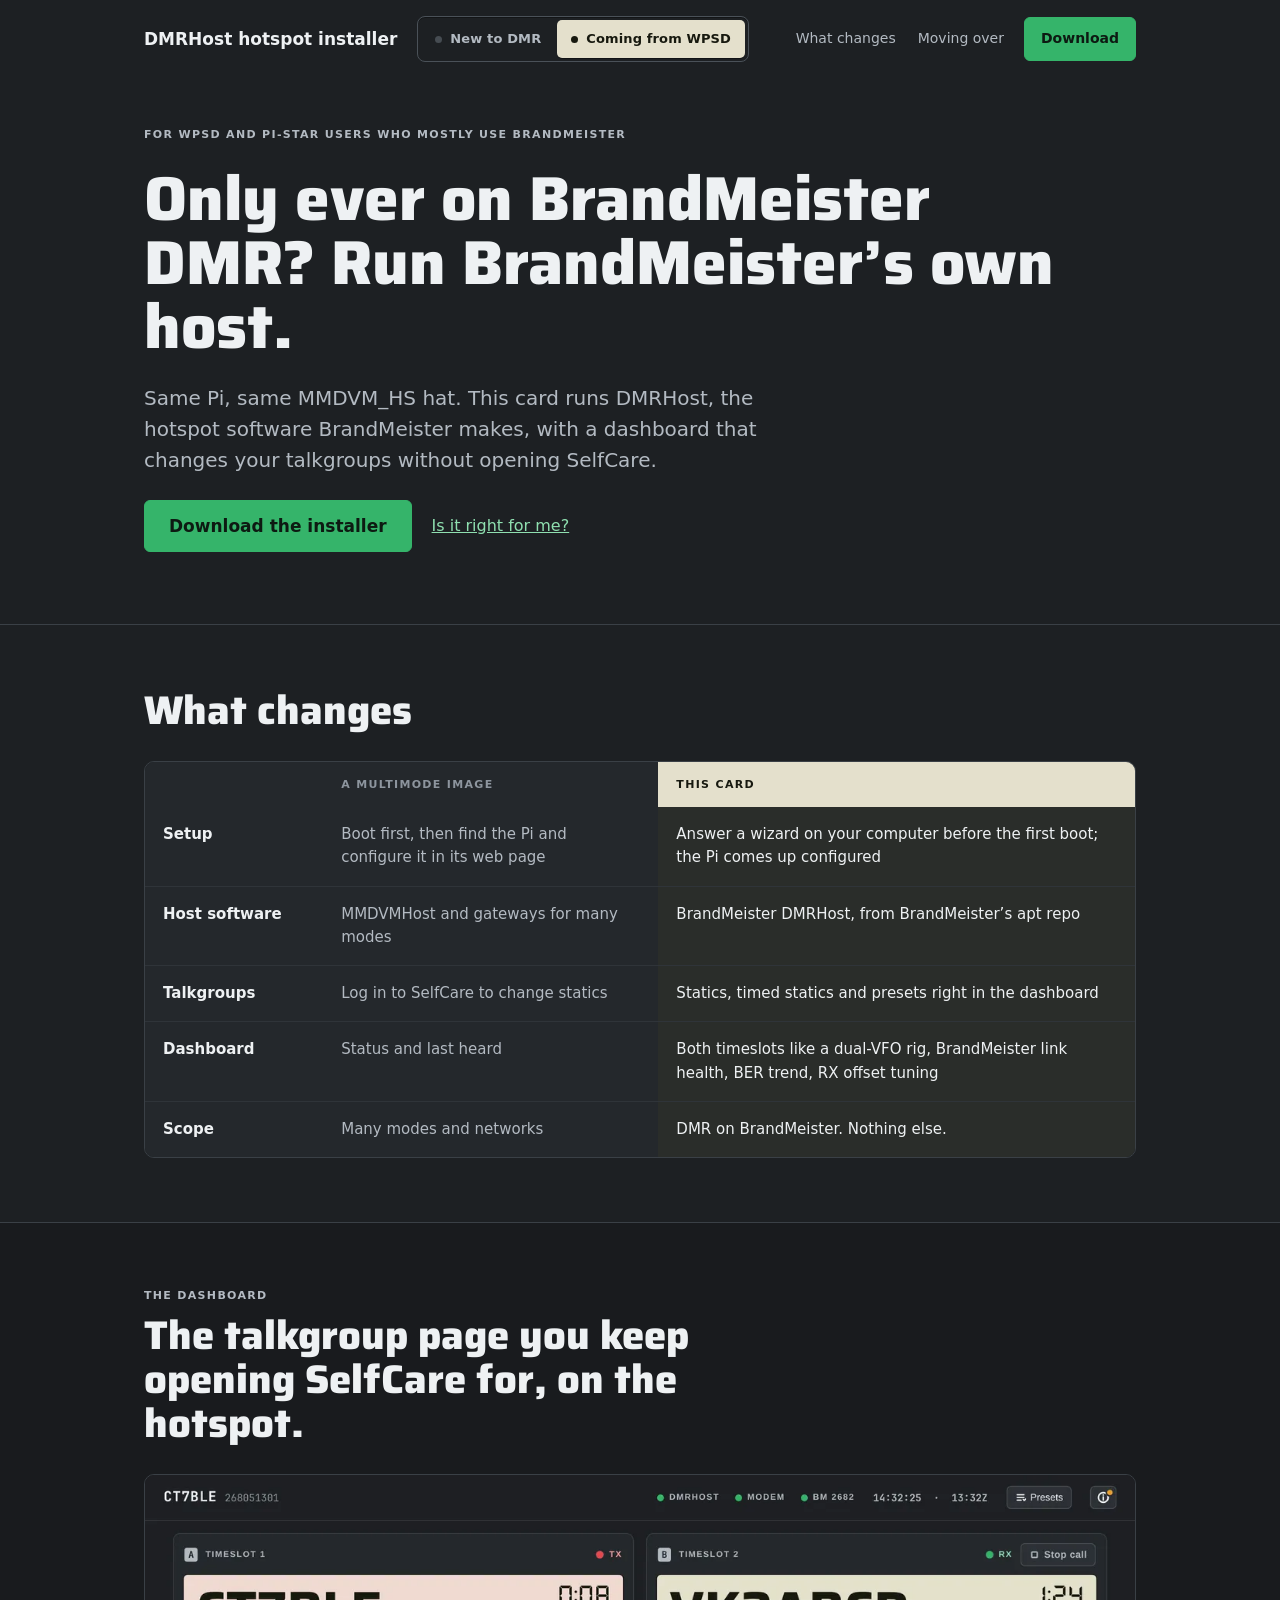
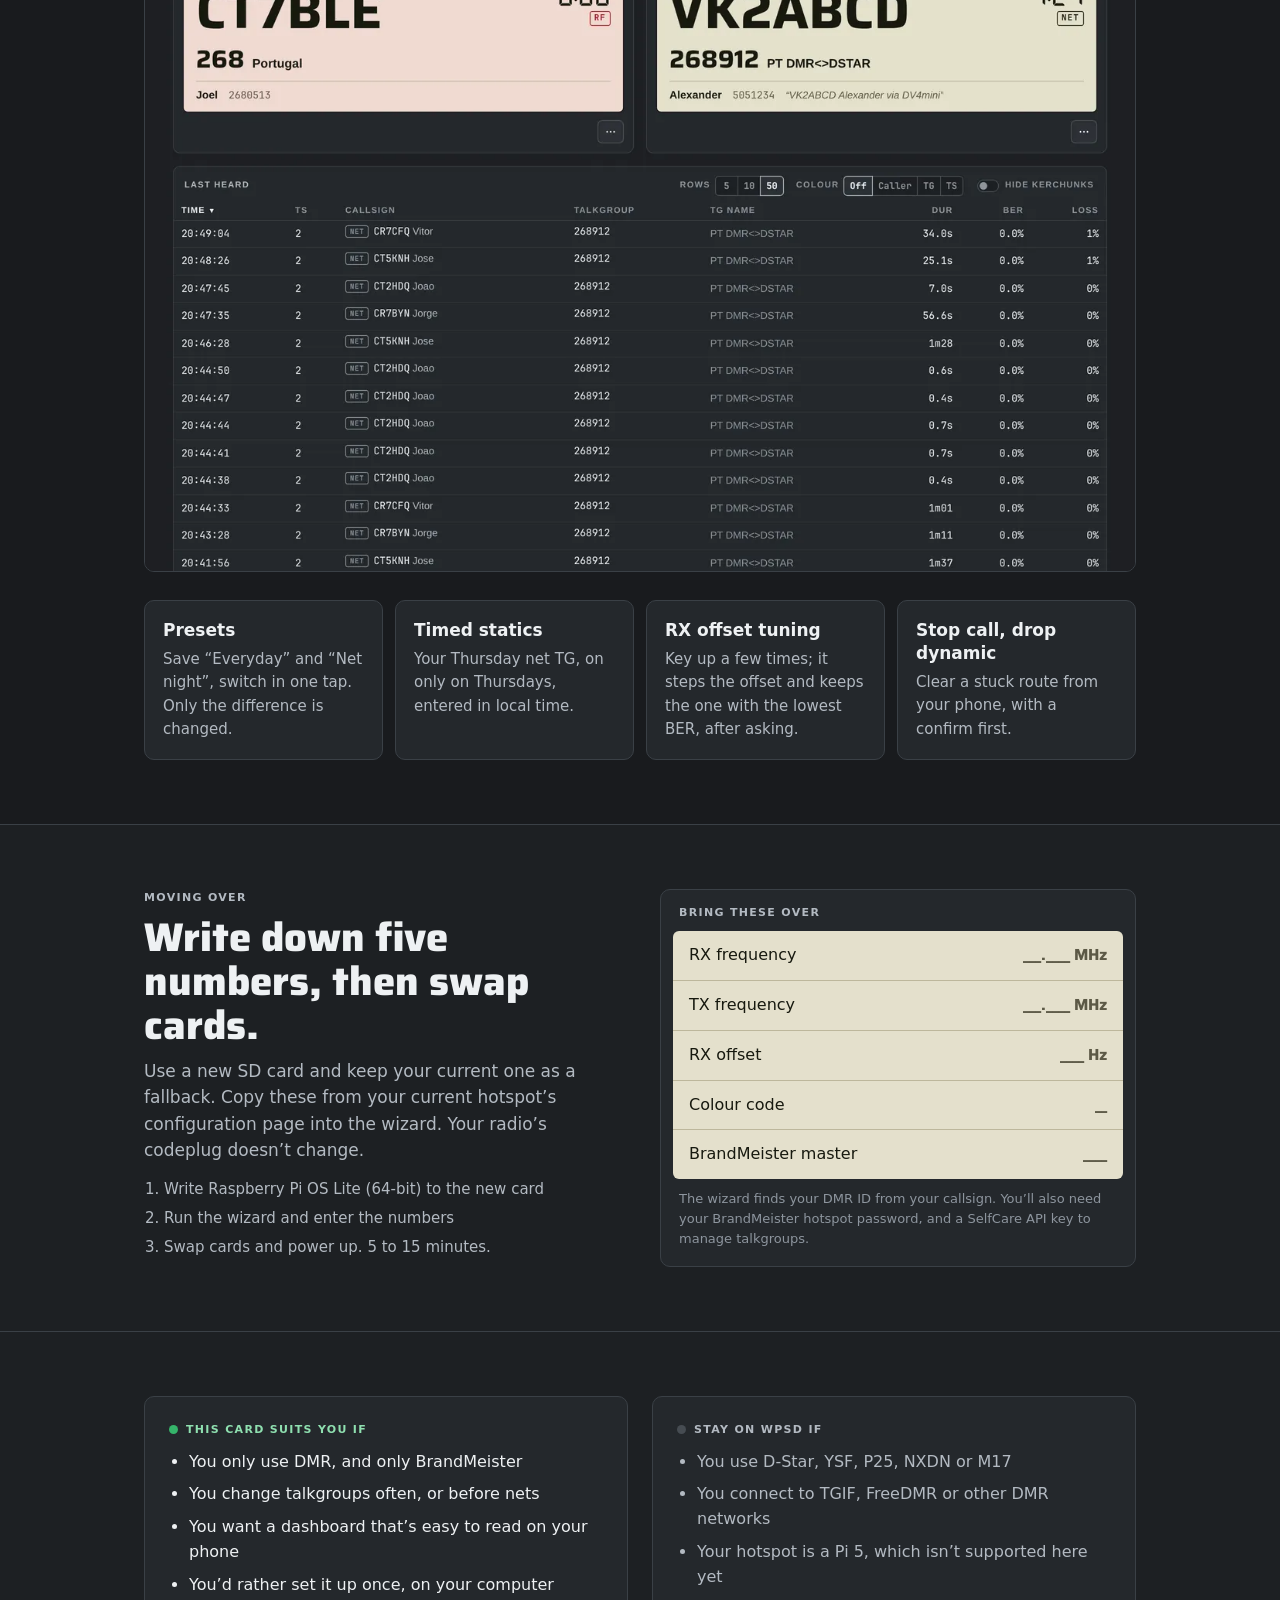
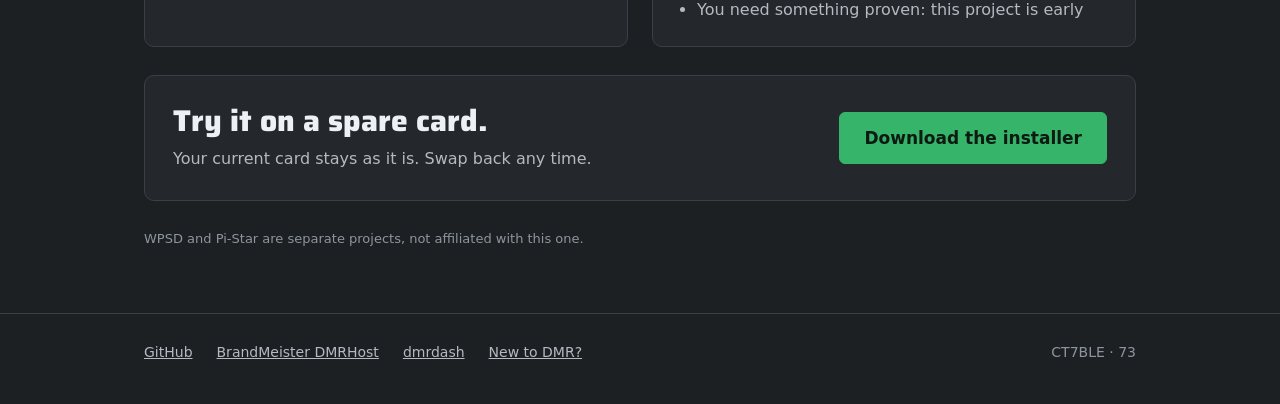
==== from-wpsd.html @ 829b4f01 "Landing page for dmrhost-installer index.html for hams new to DMR, from-wpsd.html for WPSD and Pi-St" ====
<!doctype html>
<html lang="en">
<head>
<meta charset="utf-8">
<meta name="viewport" content="width=device-width, initial-scale=1">
<title>Coming from WPSD or Pi-Star · DMRHost hotspot installer</title>
<meta name="description" content="Only use DMR on BrandMeister? Run BrandMeister's own DMRHost on your existing Pi and MMDVM_HS hat, with a dashboard that manages your talkgroups.">
<meta name="theme-color" content="#1d2023">
<link rel="icon" href="favicon.svg" type="image/svg+xml">
<link rel="preconnect" href="https://fonts.googleapis.com">
<link rel="preconnect" href="https://fonts.gstatic.com" crossorigin>
<link rel="stylesheet" href="https://fonts.googleapis.com/css2?family=Saira:wght@700;800&display=swap">
<link rel="stylesheet" href="styles.css">
</head>
<body>
<a class="skip" href="#main">Skip to content</a>

<header class="wrap nav">
  <a class="nav-brand" href="./">DMRHost hotspot installer</a>
  <nav class="audience" aria-label="Choose your path">
    <a href="./"><span class="audience-led" aria-hidden="true"></span>New to DMR</a>
    <a href="from-wpsd.html" aria-current="page"><span class="audience-led" aria-hidden="true"></span>Coming from WPSD</a>
  </nav>
  <nav class="nav-links" aria-label="Main">
    <a class="hide-sm" href="#diff">What changes</a>
    <a class="hide-sm" href="#move">Moving over</a>
    <a class="btn btn-go" href="./#download">Download</a>
  </nav>
</header>

<main id="main">

  <section class="wrap hero">
    <div class="hero-copy" style="flex-basis: 100%">
      <span class="label">For WPSD and Pi-Star users who mostly use BrandMeister</span>
      <h1 style="max-width: 15em">Only ever on BrandMeister DMR? Run BrandMeister’s own host.</h1>
      <p class="lede">Same Pi, same MMDVM_HS hat. This card runs DMRHost, the hotspot software BrandMeister makes, with a dashboard that changes your talkgroups without opening SelfCare.</p>
      <div class="actions">
        <a class="btn btn-go btn-lg" href="./#download">Download the installer</a>
        <a class="text-link" href="#fit">Is it right for me?</a>
      </div>
    </div>
  </section>

  <section class="section" id="diff">
    <div class="wrap">
      <h2>What changes</h2>
      <div class="table-box">
        <table class="compare">
          <thead>
            <tr>
              <td style="width: 18%"></td>
              <th scope="col">A MULTIMODE IMAGE</th>
              <th scope="col" class="ours">THIS CARD</th>
            </tr>
          </thead>
          <tbody>
            <tr><th scope="row">Setup</th><td>Boot first, then find the Pi and configure it in its web page</td><td class="ours">Answer a wizard on your computer before the first boot; the Pi comes up configured</td></tr>
            <tr><th scope="row">Host software</th><td>MMDVMHost and gateways for many modes</td><td class="ours">BrandMeister DMRHost, from BrandMeister’s apt repo</td></tr>
            <tr><th scope="row">Talkgroups</th><td>Log in to SelfCare to change statics</td><td class="ours">Statics, timed statics and presets right in the dashboard</td></tr>
            <tr><th scope="row">Dashboard</th><td>Status and last heard</td><td class="ours">Both timeslots like a dual-VFO rig, BrandMeister link health, BER trend, RX offset tuning</td></tr>
            <tr><th scope="row">Scope</th><td>Many modes and networks</td><td class="ours">DMR on BrandMeister. Nothing else.</td></tr>
          </tbody>
        </table>
      </div>
    </div>
  </section>

  <section class="section deep">
    <div class="wrap">
      <div class="head">
        <span class="label">The dashboard</span>
        <h2>The talkgroup page you keep opening SelfCare for, on the hotspot.</h2>
      </div>
      <img src="assets/dmrdash-desktop.webp" srcset="assets/dmrdash-desktop-1280.webp 1280w, assets/dmrdash-desktop.webp 2560w" sizes="(max-width: 1040px) 100vw, 992px" width="2560" height="1800" loading="lazy" style="border-radius: 10px; border: 1px solid var(--rule)" alt="dmrdash: timeslot 1 transmitting on TG 268, timeslot 2 receiving on TG 268912, last heard below.">
      <div class="grid" style="grid-template-columns: repeat(auto-fit, minmax(min(100%, 220px), 1fr))">
        <div class="card"><h3>Presets</h3><p>Save “Everyday” and “Net night”, switch in one tap. Only the difference is changed.</p></div>
        <div class="card"><h3>Timed statics</h3><p>Your Thursday net TG, on only on Thursdays, entered in local time.</p></div>
        <div class="card"><h3>RX offset tuning</h3><p>Key up a few times; it steps the offset and keeps the one with the lowest BER, after asking.</p></div>
        <div class="card"><h3>Stop call, drop dynamic</h3><p>Clear a stuck route from your phone, with a confirm first.</p></div>
      </div>
    </div>
  </section>

  <section class="section" id="move">
    <div class="wrap split" style="align-items: flex-start">
      <div class="head">
        <span class="label">Moving over</span>
        <h2>Write down five numbers, then swap cards.</h2>
        <p>Use a new SD card and keep your current one as a fallback. Copy these from your current hotspot’s configuration page into the wizard. Your radio’s codeplug doesn’t change.</p>
        <ol class="muted" style="margin: 4px 0 0; padding-left: 20px; display: flex; flex-direction: column; gap: 6px; font-size: 15px">
          <li>Write Raspberry Pi OS Lite (64-bit) to the new card</li>
          <li>Run the wizard and enter the numbers</li>
          <li>Swap cards and power up. 5 to 15 minutes.</li>
        </ol>
      </div>
      <figure class="module bring" style="margin:0">
        <figcaption class="label" style="padding: 2px 6px 10px">Bring these over</figcaption>
        <ul class="lcd">
          <li><span>RX frequency</span><span>___.____ MHz</span></li>
          <li><span>TX frequency</span><span>___.____ MHz</span></li>
          <li><span>RX offset</span><span>____ Hz</span></li>
          <li><span>Colour code</span><span>__</span></li>
          <li><span>BrandMeister master</span><span>____</span></li>
        </ul>
        <p class="fine" style="margin: 10px 6px 4px">The wizard finds your DMR ID from your callsign. You’ll also need your BrandMeister hotspot password, and a SelfCare API key to manage talkgroups.</p>
      </figure>
    </div>
  </section>

  <section class="section" id="fit">
    <div class="wrap">
      <div class="fit">
        <div class="module">
          <span class="label" style="display: inline-flex; align-items: center; gap: 8px; color: var(--rx-text)"><span class="led" aria-hidden="true"></span>This card suits you if</span>
          <ul>
            <li>You only use DMR, and only BrandMeister</li>
            <li>You change talkgroups often, or before nets</li>
            <li>You want a dashboard that’s easy to read on your phone</li>
            <li>You’d rather set it up once, on your computer</li>
          </ul>
        </div>
        <div class="module">
          <span class="label" style="display: inline-flex; align-items: center; gap: 8px"><span class="led led-off" aria-hidden="true"></span>Stay on WPSD if</span>
          <ul class="muted">
            <li>You use D-Star, YSF, P25, NXDN or M17</li>
            <li>You connect to TGIF, FreeDMR or other DMR networks</li>
            <li>Your hotspot is a Pi 5, which isn’t supported here yet</li>
            <li>You need something proven: this project is early</li>
          </ul>
        </div>
      </div>
      <div class="module callout">
        <div>
          <p class="display">Try it on a spare card.</p>
          <p class="muted">Your current card stays as it is. Swap back any time.</p>
        </div>
        <a class="btn btn-go btn-lg" href="./#download">Download the installer</a>
      </div>
      <p class="fine">WPSD and Pi-Star are separate projects, not affiliated with this one.</p>
    </div>
  </section>

</main>

<footer class="footer">
  <div class="wrap">
    <a href="https://github.com/jcalado/dmrhost-installer">GitHub</a>
    <a href="https://github.com/BrandMeister/DMRHost">BrandMeister DMRHost</a>
    <a href="https://github.com/jcalado/dmrdash">dmrdash</a>
    <a href="./">New to DMR?</a>
    <span class="end">CT7BLE · 73</span>
  </div>
</footer>
</body>
</html>
---- styles.css ----
/* Tokens follow dmrdash's DESIGN.md: graphite panel, positive LCD, LED colours for state only. */
:root {
  --panel: #1d2023;
  --panel-deep: #191b1e;
  --panel-2: #24282c;
  --panel-3: #2c3136;
  --rule: #3a4046;
  --rule-2: #4a5158;
  --row: #2f3439;
  --legend: #b3bac2;
  --legend-dim: #8d959e;
  --white: #eef1f3;
  --lcd: #e4e0cc;
  --lcd-2: #d8d3bb;
  --lcd-ink: #17190f;
  --lcd-ink-2: #3d3b2e;
  --lcd-dim: #5c5946;
  --lcd-rule: #bdb79c;
  --lcd-tx: #f0d9d2;
  --lcd-tx-ink: #a3191f;
  --tx: #e5484d;
  --rx: #35b46a;
  --off: #464c52;
  --tx-text: #ff9b9e;
  --rx-text: #8fe0b0;
  --go-ink: #0d1a12;

  --readout: Saira, ui-monospace, "SF Mono", monospace;
  --sans: system-ui, -apple-system, "Segoe UI", Roboto, sans-serif;
  --mono: ui-monospace, "SF Mono", "Cascadia Mono", "Roboto Mono", Menlo, Consolas, monospace;

  color-scheme: dark;
}

*, *::before, *::after { box-sizing: border-box; }

html { scroll-behavior: smooth; }
@media (prefers-reduced-motion: reduce) { html { scroll-behavior: auto; } }

body {
  margin: 0;
  background: var(--panel);
  color: var(--white);
  font-family: var(--sans);
  font-size: 16px;
  line-height: 1.55;
  -webkit-text-size-adjust: 100%;
}

a { color: var(--rx-text); }
a:hover { color: #b8f0cc; }
:focus-visible { outline: 2px solid var(--white); outline-offset: 2px; border-radius: 4px; }

img { max-width: 100%; height: auto; display: block; }
code { font-family: var(--mono); font-size: 0.92em; color: var(--white); overflow-wrap: anywhere; }
strong { color: var(--white); font-weight: 600; }

.skip { position: absolute; left: -9999px; top: 8px; background: var(--white); color: var(--panel); padding: 8px 12px; border-radius: 6px; z-index: 10; }
.skip:focus { left: 8px; }

.wrap { max-width: 1040px; margin: 0 auto; padding: 0 24px; }
@media (max-width: 480px) { .wrap { padding: 0 16px; } }

/* ---------- nav ---------- */
.nav { display: flex; flex-wrap: wrap; align-items: center; gap: 4px 20px; padding-top: 16px; padding-bottom: 16px; }
.nav-brand { color: var(--white); text-decoration: none; font-weight: 600; font-size: 17px; padding: 10px 0; }
.nav-links { display: flex; flex-wrap: wrap; align-items: center; gap: 0 18px; margin-left: auto; }
.nav-links a:not(.btn) { color: var(--legend); text-decoration: none; font-size: 14px; padding: 12px 2px; }
.nav-links a:not(.btn):hover { color: var(--white); }
@media (max-width: 1000px) { .nav-links a.hide-sm { display: none; } }

/* Audience switch: a two-position mode key. The lit position wears the LCD ground. */
.audience {
  display: inline-flex; gap: 2px; padding: 3px;
  background: var(--panel); border: 1px solid var(--rule-2); border-radius: 8px;
  box-shadow: inset 0 1px 0 rgba(0, 0, 0, 0.35);
}
.audience a {
  display: inline-flex; align-items: center; justify-content: center; gap: 8px;
  min-height: 38px; padding: 0 14px; border-radius: 5px;
  color: var(--legend); text-decoration: none; font-size: 13px; font-weight: 600; letter-spacing: 0.01em; white-space: nowrap;
  transition: background-color 0.15s, color 0.15s;
}
.audience a:hover { color: var(--white); background: var(--panel-3); }
.audience a[aria-current="page"] { background: var(--lcd); color: var(--lcd-ink); box-shadow: 0 1px 0 rgba(0, 0, 0, 0.4); }
.audience-led { width: 7px; height: 7px; border-radius: 50%; background: var(--off); flex-shrink: 0; }
.audience a:hover .audience-led { background: var(--legend-dim); }
.audience a[aria-current="page"] .audience-led { background: var(--lcd-ink); }
@media (prefers-reduced-motion: reduce) { .audience a { transition: none; } }
@media (max-width: 720px) {
  .audience { order: 3; flex: 1 1 100%; }
  .audience a { flex: 1 1 0; padding: 0 8px; }
}

/* ---------- type ---------- */
.label { font-size: 11px; font-weight: 600; letter-spacing: 0.12em; color: var(--legend); text-transform: uppercase; }
h1, h2, .display { font-family: var(--readout); font-weight: 800; margin: 0; }
h1 { font-size: clamp(40px, 6vw, 62px); line-height: 1.03; }
h2 { font-size: clamp(30px, 4vw, 40px); line-height: 1.1; }
h3 { margin: 0; font-size: 17px; font-weight: 600; line-height: 1.35; }
p { margin: 0; }
.lede { font-size: clamp(17px, 2vw, 20px); color: var(--legend); max-width: 34em; }
.muted { color: var(--legend); }
.fine { font-size: 13px; color: var(--legend-dim); }

/* ---------- sections ---------- */
.section { border-top: 1px solid var(--rule); }
.section > .wrap { padding-top: 64px; padding-bottom: 64px; display: flex; flex-direction: column; gap: 28px; }
.section.deep { background: var(--panel-deep); }
.head { display: flex; flex-direction: column; gap: 10px; max-width: 680px; }
.head p { color: var(--legend); font-size: 17px; }
@media (max-width: 480px) { .section > .wrap { padding-top: 48px; padding-bottom: 48px; } }

.split, .section > .wrap.split { display: flex; flex-direction: row; flex-wrap: wrap; gap: 40px; align-items: center; }
.split > * { flex: 1 1 380px; min-width: 0; }

.grid { display: grid; grid-template-columns: repeat(auto-fit, minmax(min(100%, 290px), 1fr)); gap: 12px; }

/* ---------- buttons ---------- */
.btn {
  display: inline-flex; align-items: center; gap: 10px;
  min-height: 44px; padding: 0 16px; border-radius: 6px;
  font-weight: 600; font-size: 14px; text-decoration: none;
  background: var(--panel-3); color: var(--white); border: 1px solid var(--rule-2);
}
.btn:hover { color: var(--white); background: #343a40; }
.btn-go { background: var(--rx); color: var(--go-ink); border-color: var(--rx); }
.btn-go:hover { background: #3fc477; color: var(--go-ink); }
.btn-lg { min-height: 52px; padding: 0 24px; font-size: 17px; }
.actions { display: flex; flex-wrap: wrap; gap: 8px 16px; align-items: center; }
.text-link { font-size: 16px; padding: 12px 4px; }

/* ---------- panels ---------- */
.module { background: var(--panel-2); border: 1px solid var(--rule); border-radius: 10px; }
.card { background: var(--panel-2); border: 1px solid var(--rule); border-radius: 10px; padding: 18px; display: flex; flex-direction: column; gap: 6px; }
.card p { color: var(--legend); font-size: 15px; }
.lcd { background: var(--lcd); color: var(--lcd-ink); border-radius: 6px; }

.led { display: inline-block; width: 9px; height: 9px; border-radius: 50%; background: var(--rx); flex-shrink: 0; }
.led-tx { background: var(--tx); }
.led-off { background: var(--off); }

/* ---------- hero ---------- */
.hero { display: flex; flex-wrap: wrap; gap: 48px; align-items: center; padding-top: 48px; padding-bottom: 72px; }
.hero-copy { flex: 1 1 440px; min-width: 0; display: flex; flex-direction: column; gap: 24px; }
.hero-vfo { flex: 1 1 380px; min-width: 0; }
.tag { align-self: flex-start; background: var(--lcd); color: var(--lcd-ink); border-radius: 3px; padding: 4px 8px; font-size: 11px; font-weight: 700; letter-spacing: 0.12em; }
.ticks { display: flex; flex-wrap: wrap; gap: 8px 24px; color: var(--legend); font-size: 14px; list-style: none; margin: 0; padding: 0; }
.ticks li { display: inline-flex; align-items: center; gap: 8px; }

/* VFO readout, as dmrdash draws a slot */
.vfo { padding: 12px; display: flex; flex-direction: column; gap: 12px; }
.vfo-head { display: flex; align-items: center; gap: 10px; padding: 2px 4px; }
.slot-tag { background: var(--legend); color: var(--panel); font-size: 11px; font-weight: 700; padding: 3px 6px; border-radius: 3px; }
.vfo-state { margin-left: auto; display: inline-flex; align-items: center; gap: 7px; font-size: 11px; font-weight: 700; letter-spacing: 0.12em; color: var(--tx-text); }
.vfo-lcd { background: var(--lcd-tx); color: var(--lcd-ink); border-radius: 6px; padding: 16px 18px 14px; display: flex; flex-direction: column; gap: 10px; }
.vfo-top { display: flex; justify-content: space-between; align-items: flex-start; gap: 12px; }
.vfo-call { font-family: var(--readout); font-weight: 800; font-size: clamp(44px, 7vw, 64px); line-height: 0.95; }
.vfo-timer { display: flex; flex-direction: column; align-items: flex-end; gap: 6px; font-family: var(--mono); font-weight: 700; font-size: 26px; line-height: 1; }
.src { border: 1.5px solid var(--lcd-tx-ink); color: var(--lcd-tx-ink); font-family: var(--mono); font-size: 11px; font-weight: 700; padding: 2px 5px; border-radius: 3px; }
.vfo-tg { display: flex; align-items: baseline; gap: 10px; }
.vfo-tg b { font-family: var(--readout); font-weight: 800; font-size: 32px; line-height: 1; }
.vfo-tg span { font-weight: 600; }
.vfo-meta { border-top: 1px solid var(--lcd-rule); padding-top: 8px; font-size: 14px; color: var(--lcd-dim); }

/* ---------- what's a hotspot ---------- */
.flow { display: flex; flex-wrap: wrap; align-items: stretch; gap: 8px; list-style: none; margin: 0; padding: 0; }
.flow li { flex: 1 1 170px; padding: 16px; border-radius: 10px; display: flex; flex-direction: column; gap: 4px; background: var(--panel-2); border: 1px solid var(--rule); }
.flow li.lcd { background: var(--lcd); border-color: var(--lcd); }
.flow li b { font-family: var(--readout); font-weight: 800; font-size: 22px; line-height: 1.2; }
.flow li span { font-size: 14px; color: var(--legend); }
.flow li.lcd span { color: var(--lcd-ink-2); }
.flow .hop { flex: 0 0 auto; background: none; border: 0; padding: 0 4px; justify-content: center; align-items: center; gap: 0; color: var(--legend-dim); font-size: 11px; font-weight: 600; letter-spacing: 0.12em; }
.flow .hop::after { content: "→"; font-size: 22px; line-height: 1; }
@media (max-width: 760px) {
  .flow { flex-direction: column; }
  .flow li { flex: 0 0 auto; }
  .flow .hop { flex-direction: row; gap: 8px; padding: 2px 16px; justify-content: flex-start; }
  .flow .hop::after { content: "↓"; font-size: 18px; }
}

/* ---------- steps ---------- */
.steps { list-style: none; margin: 0; padding: 0; display: flex; flex-direction: column; gap: 12px; }
.step { display: flex; flex-wrap: wrap; gap: 12px 24px; padding: 20px; }
.step-n { flex: 0 0 48px; font-family: var(--readout); font-weight: 800; font-size: 44px; line-height: 1; color: var(--lcd); }
.step-body { flex: 1 1 360px; min-width: 0; display: flex; flex-direction: column; gap: 6px; }
.step-body p { color: var(--legend); font-size: 15px; }
.step-body .log { margin-top: 8px; }

.log { list-style: none; margin: 0; padding: 6px 0; background: var(--panel); border: 1px solid var(--rule); border-radius: 8px; font-family: var(--mono); font-size: 13px; line-height: 1.4; }
.log li { display: flex; gap: 14px; padding: 7px 14px; }
.log li + li { border-top: 1px solid var(--row); }
.log .ok { color: var(--rx-text); flex-shrink: 0; min-width: 2ch; }
.log .air { background: #1f2a23; }

/* ---------- radio channel card ---------- */
.channel { padding: 12px; }
.channel .lcd { padding: 16px 18px; display: grid; grid-template-columns: repeat(2, minmax(0, 1fr)); gap: 16px 20px; margin: 0; }
.channel dt { font-size: 11px; font-weight: 700; letter-spacing: 0.12em; color: var(--lcd-dim); }
.channel dd { margin: 2px 0 0; font-family: var(--readout); font-weight: 800; font-size: clamp(24px, 4vw, 32px); line-height: 1; }
.channel .fine { margin: 10px 6px 4px; }

/* ---------- glossary ---------- */
.glossary { margin: 0; display: grid; grid-template-columns: repeat(auto-fit, minmax(min(100%, 300px), 1fr)); gap: 0 40px; }
.glossary div { border-top: 1px solid var(--rule); padding: 16px 0; }
.glossary dt { font-family: var(--readout); font-weight: 700; font-size: 20px; }
.glossary dd { margin: 4px 0 0; color: var(--legend); font-size: 15px; }

/* ---------- dashboard tour ---------- */
.tour { position: relative; }
.tour img { width: 100%; border-radius: 10px; border: 1px solid var(--rule); }
.pin, .pin-key {
  display: flex; align-items: center; justify-content: center;
  border-radius: 50%; background: var(--white); color: var(--panel); font-weight: 800;
}
.pin { position: absolute; width: 30px; height: 30px; font-size: 15px; box-shadow: 0 0 0 4px var(--panel); transform: translate(-50%, -50%); }
@media (max-width: 600px) { .pin { width: 22px; height: 22px; font-size: 12px; box-shadow: 0 0 0 3px var(--panel); } }
.pin-key { flex: 0 0 26px; height: 26px; font-size: 13px; }
.tour-key { margin: 0; padding: 0; list-style: none; display: grid; grid-template-columns: repeat(auto-fit, minmax(min(100%, 280px), 1fr)); gap: 16px 32px; }
.tour-key li { display: flex; gap: 12px; }
.tour-key span.muted { display: inline; }
.tour-more { display: flex; flex-wrap: wrap; gap: 40px; align-items: center; }
.tour-more img { flex: 0 1 260px; width: 260px; min-width: 0; border-radius: 16px; border: 1px solid var(--rule); }
.tour-more ul { flex: 1 1 360px; margin: 0; padding-left: 20px; color: var(--legend); display: flex; flex-direction: column; gap: 8px; }

/* ---------- WPSD block ---------- */
.callout { padding: 28px; display: flex; flex-wrap: wrap; gap: 24px; align-items: center; }
.callout > div { flex: 1 1 380px; min-width: 0; display: flex; flex-direction: column; gap: 8px; }
.callout .display { font-size: clamp(24px, 3vw, 30px); line-height: 1.15; }

/* ---------- download ---------- */
.downloads { display: grid; grid-template-columns: repeat(auto-fit, minmax(min(100%, 280px), 1fr)); gap: 12px; }
.dl { display: flex; flex-direction: column; gap: 10px; padding: 18px; }
.dl a.btn { align-self: flex-start; }
.dl p { color: var(--legend); font-size: 14px; }
.dl pre { margin: 0; padding: 10px 12px; background: var(--panel); border: 1px solid var(--rule); border-radius: 6px; overflow-x: auto; font-size: 12.5px; }
.dl.is-yours { border-color: var(--rx); }
.dl .yours { display: none; color: var(--rx-text); }
.dl.is-yours .yours { display: inline-flex; align-items: center; gap: 7px; }

/* ---------- FAQ ---------- */
.faq details { border-top: 1px solid var(--rule); }
.faq details:last-child { border-bottom: 1px solid var(--rule); }
.faq summary { font-size: 18px; font-weight: 600; cursor: pointer; padding: 16px 0; list-style-position: outside; }
.faq details p { color: var(--legend); font-size: 15px; padding: 0 0 18px; max-width: 46em; }
.faq .group { margin-top: 12px; }

/* ---------- compare table (from-wpsd) ---------- */
.table-box { overflow-x: auto; border: 1px solid var(--rule); border-radius: 10px; }
.compare { width: 100%; min-width: 640px; border-collapse: collapse; font-size: 15px; background: var(--panel-2); }
.compare th, .compare td { text-align: left; padding: 16px 18px; border-bottom: 1px solid var(--row); vertical-align: top; }
.compare tr:last-child th, .compare tr:last-child td { border-bottom: 0; }
.compare thead th { font-size: 11px; letter-spacing: 0.12em; font-weight: 600; color: var(--legend-dim); border-bottom-color: var(--rule); padding-top: 14px; padding-bottom: 14px; }
.compare thead th.ours { background: var(--lcd); color: var(--lcd-ink); }
.compare td { color: var(--legend); }
.compare td.ours { color: var(--white); background: #2a2d2a; }

.bring { padding: 12px; }
.bring ul { list-style: none; margin: 0; padding: 0; }
.bring li { display: flex; justify-content: space-between; gap: 12px; padding: 12px 16px; }
.bring li + li { border-top: 1px solid var(--lcd-rule); }
.bring li span:last-child { font-family: var(--readout); font-weight: 700; color: var(--lcd-dim); }

.fit { display: flex; flex-wrap: wrap; gap: 24px; }
.fit > div { flex: 1 1 400px; min-width: 0; padding: 24px; display: flex; flex-direction: column; gap: 12px; }
.fit ul { margin: 0; padding-left: 20px; display: flex; flex-direction: column; gap: 8px; }

/* ---------- footer ---------- */
.footer { border-top: 1px solid var(--rule); }
.footer .wrap { padding-top: 28px; padding-bottom: 40px; display: flex; flex-wrap: wrap; gap: 12px 24px; font-size: 14px; color: var(--legend-dim); }
.footer a { color: var(--legend); }
.footer .end { margin-left: auto; }
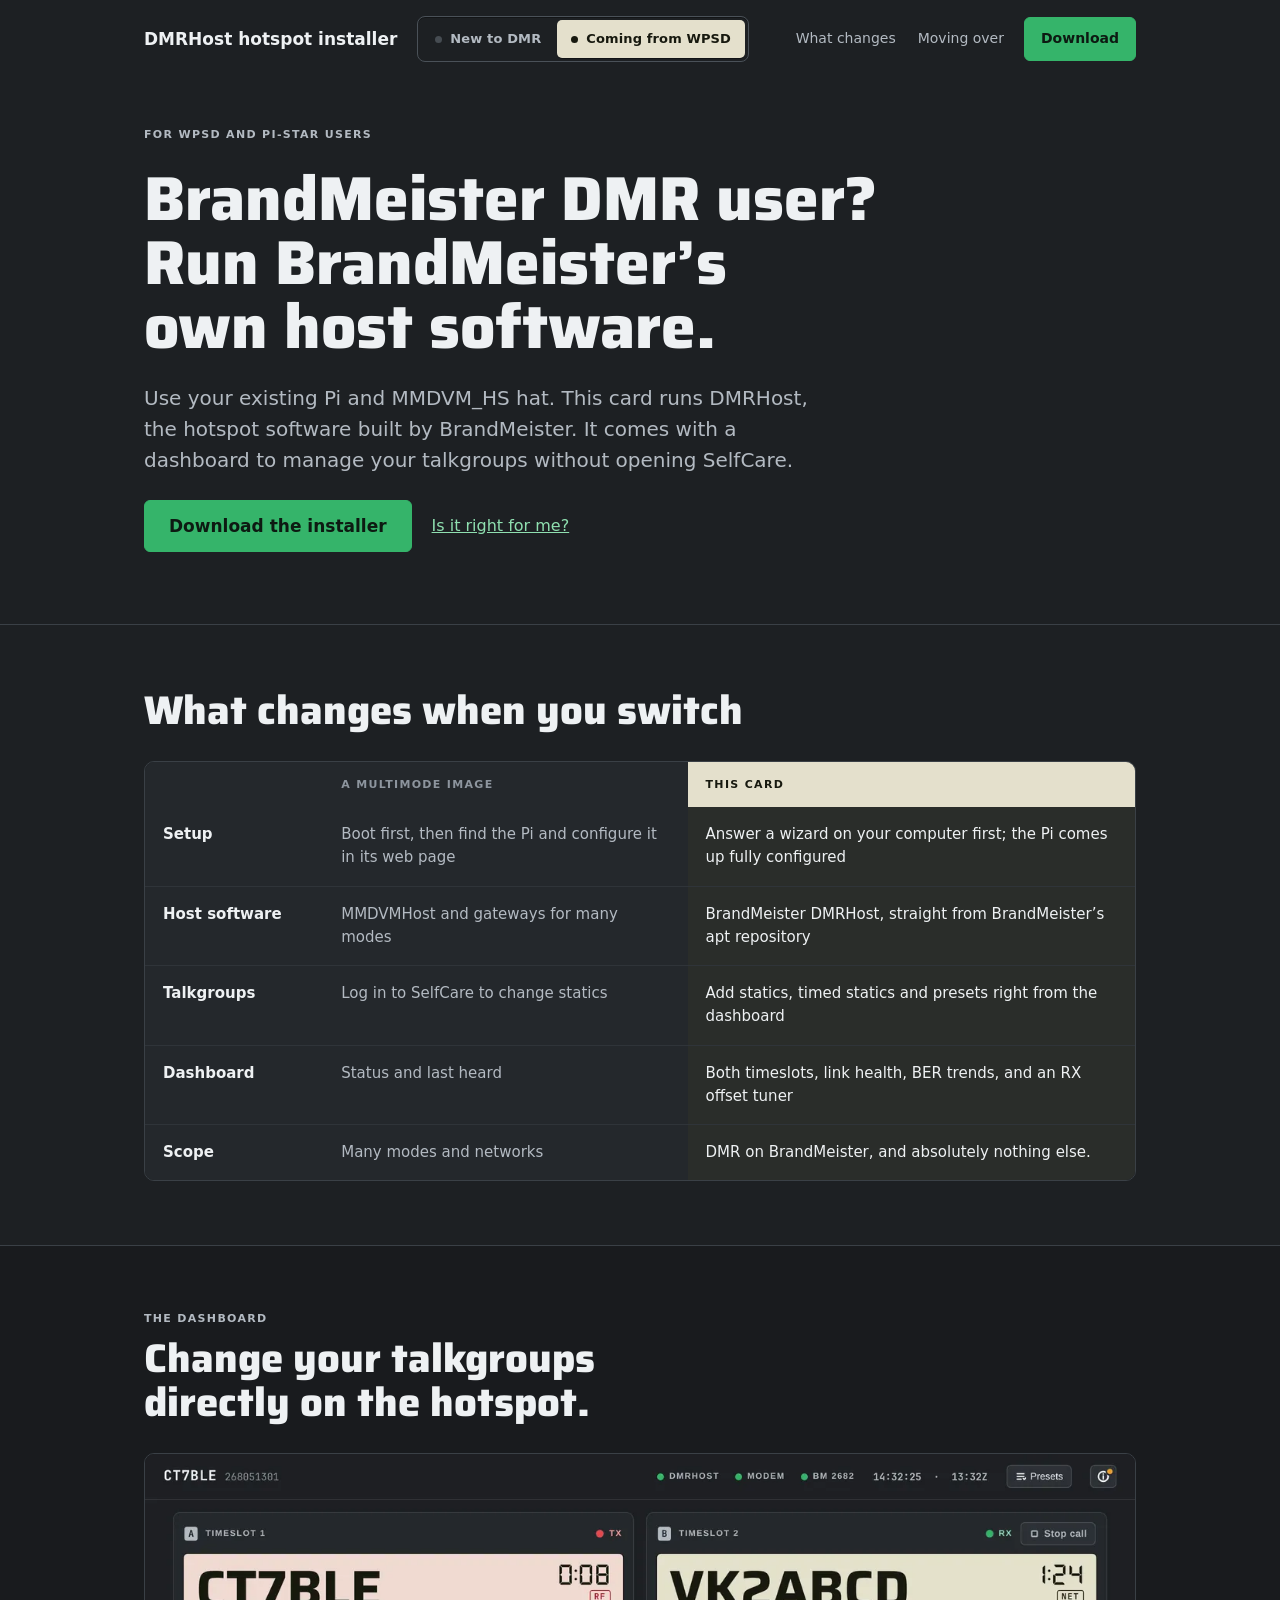
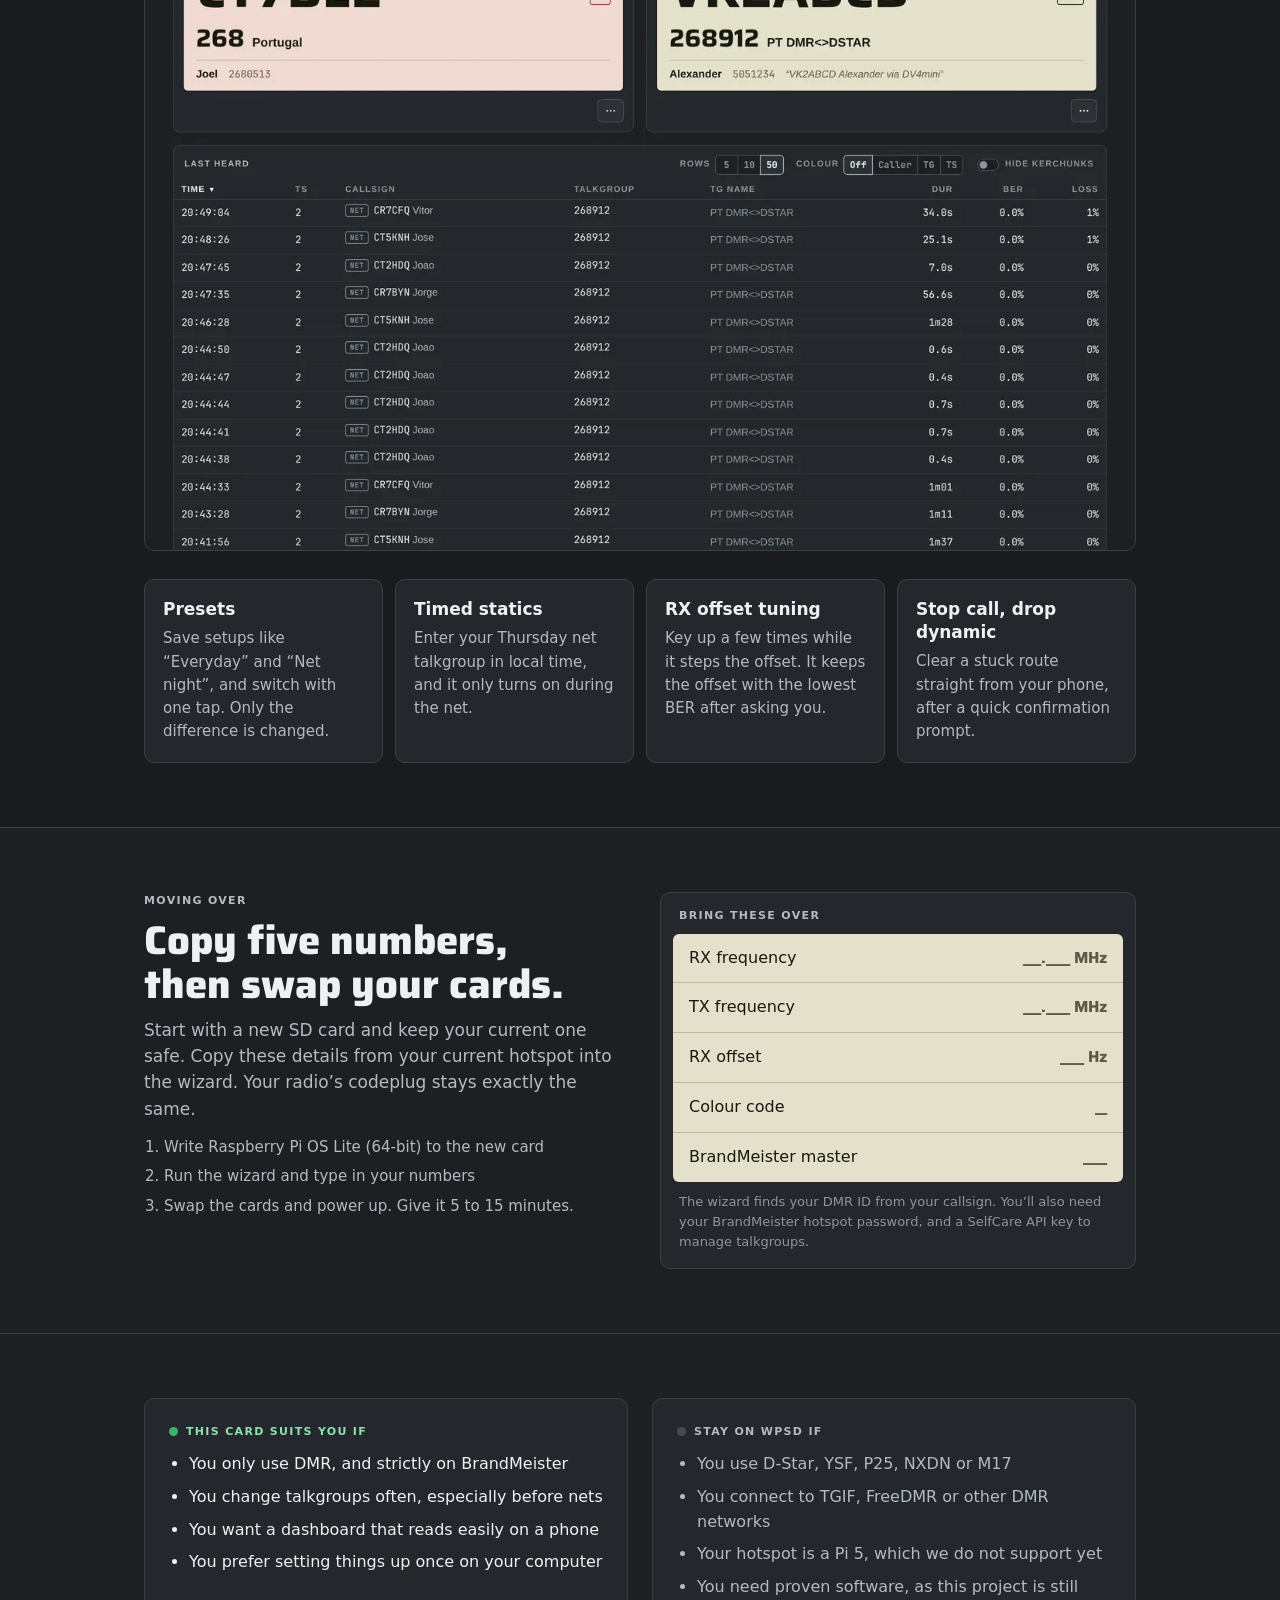
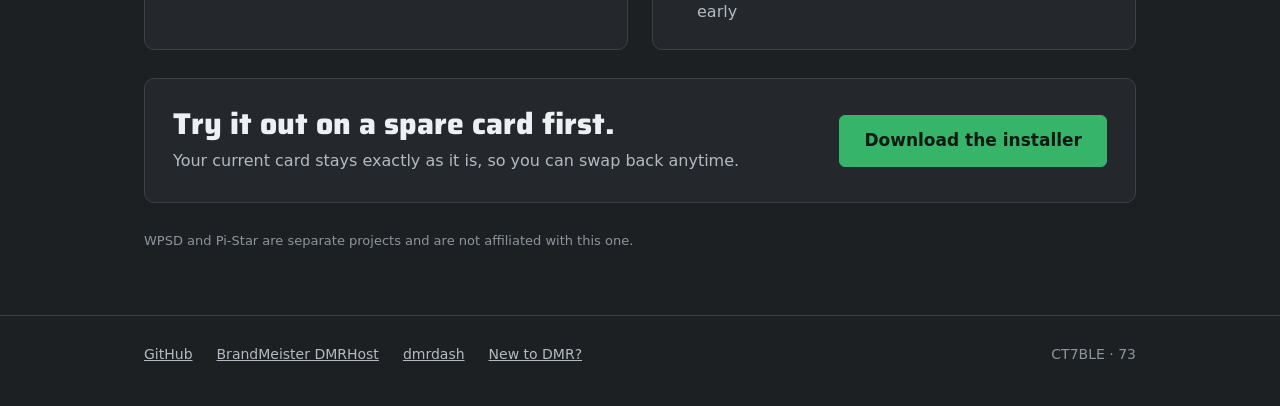
==== commit 3db6e895: "Rework site copy Search-led titles and descriptions, plainer wording for newcomers, and the SelfCare" ====
--- a/from-wpsd.html
+++ b/from-wpsd.html
@@ -3,9 +3,31 @@
 <head>
 <meta charset="utf-8">
 <meta name="viewport" content="width=device-width, initial-scale=1">
-<title>Coming from WPSD or Pi-Star · DMRHost hotspot installer</title>
-<meta name="description" content="Only use DMR on BrandMeister? Run BrandMeister's own DMRHost on your existing Pi and MMDVM_HS hat, with a dashboard that manages your talkgroups.">
+<title>Pi-Star alternative for BrandMeister DMR · DMRHost installer</title>
+<meta name="description" content="Only use DMR on BrandMeister? Run BrandMeister's DMRHost on your Pi with a handy dashboard for talkgroups. See when to switch from WPSD and when to stay.">
+<link rel="canonical" href="https://jcalado.com/dmrhost-installer/from-wpsd.html">
 <meta name="theme-color" content="#1d2023">
+<meta property="og:type" content="website">
+<meta property="og:site_name" content="DMRHost hotspot installer">
+<meta property="og:title" content="Pi-Star alternative for BrandMeister DMR · DMRHost installer">
+<meta property="og:description" content="Only use DMR on BrandMeister? Run BrandMeister's DMRHost on your Pi with a handy dashboard for talkgroups. See when to switch from WPSD and when to stay.">
+<meta property="og:url" content="https://jcalado.com/dmrhost-installer/from-wpsd.html">
+<meta property="og:image" content="https://jcalado.com/dmrhost-installer/og-image.png">
+<meta property="og:image:width" content="1200">
+<meta property="og:image:height" content="630">
+<meta property="og:image:alt" content="A dashboard readout showing a radio transmitting on talkgroup 91.">
+<meta property="og:locale" content="en_GB">
+<meta name="twitter:card" content="summary_large_image">
+<script type="application/ld+json">
+{
+  "@context": "https://schema.org",
+  "@type": "WebPage",
+  "name": "Coming from WPSD or Pi-Star",
+  "url": "https://jcalado.com/dmrhost-installer/from-wpsd.html",
+  "isPartOf": { "@type": "WebSite", "name": "DMRHost hotspot installer", "url": "https://jcalado.com/dmrhost-installer/" },
+  "about": { "@type": "SoftwareApplication", "name": "DMRHost hotspot installer", "url": "https://jcalado.com/dmrhost-installer/" }
+}
+</script>
 <link rel="icon" href="favicon.svg" type="image/svg+xml">
 <link rel="preconnect" href="https://fonts.googleapis.com">
 <link rel="preconnect" href="https://fonts.gstatic.com" crossorigin>
@@ -32,9 +54,9 @@
 
   <section class="wrap hero">
     <div class="hero-copy" style="flex-basis: 100%">
-      <span class="label">For WPSD and Pi-Star users who mostly use BrandMeister</span>
-      <h1 style="max-width: 15em">Only ever on BrandMeister DMR? Run BrandMeister’s own host.</h1>
-      <p class="lede">Same Pi, same MMDVM_HS hat. This card runs DMRHost, the hotspot software BrandMeister makes, with a dashboard that changes your talkgroups without opening SelfCare.</p>
+      <span class="label">For WPSD and Pi-Star users</span>
+      <h1 style="max-width: 15em">BrandMeister DMR user? Run BrandMeister’s own host software.</h1>
+      <p class="lede">Use your existing Pi and MMDVM_HS hat. This card runs DMRHost, the hotspot software built by BrandMeister. It comes with a dashboard to manage your talkgroups without opening SelfCare.</p>
       <div class="actions">
         <a class="btn btn-go btn-lg" href="./#download">Download the installer</a>
         <a class="text-link" href="#fit">Is it right for me?</a>
@@ -44,7 +66,7 @@
 
   <section class="section" id="diff">
     <div class="wrap">
-      <h2>What changes</h2>
+      <h2>What changes when you switch</h2>
       <div class="table-box">
         <table class="compare">
           <thead>
@@ -55,11 +77,11 @@
             </tr>
           </thead>
           <tbody>
-            <tr><th scope="row">Setup</th><td>Boot first, then find the Pi and configure it in its web page</td><td class="ours">Answer a wizard on your computer before the first boot; the Pi comes up configured</td></tr>
-            <tr><th scope="row">Host software</th><td>MMDVMHost and gateways for many modes</td><td class="ours">BrandMeister DMRHost, from BrandMeister’s apt repo</td></tr>
-            <tr><th scope="row">Talkgroups</th><td>Log in to SelfCare to change statics</td><td class="ours">Statics, timed statics and presets right in the dashboard</td></tr>
-            <tr><th scope="row">Dashboard</th><td>Status and last heard</td><td class="ours">Both timeslots like a dual-VFO rig, BrandMeister link health, BER trend, RX offset tuning</td></tr>
-            <tr><th scope="row">Scope</th><td>Many modes and networks</td><td class="ours">DMR on BrandMeister. Nothing else.</td></tr>
+            <tr><th scope="row">Setup</th><td>Boot first, then find the Pi and configure it in its web page</td><td class="ours">Answer a wizard on your computer first; the Pi comes up fully configured</td></tr>
+            <tr><th scope="row">Host software</th><td>MMDVMHost and gateways for many modes</td><td class="ours">BrandMeister DMRHost, straight from BrandMeister’s apt repository</td></tr>
+            <tr><th scope="row">Talkgroups</th><td>Log in to SelfCare to change statics</td><td class="ours">Add statics, timed statics and presets right from the dashboard</td></tr>
+            <tr><th scope="row">Dashboard</th><td>Status and last heard</td><td class="ours">Both timeslots, link health, BER trends, and an RX offset tuner</td></tr>
+            <tr><th scope="row">Scope</th><td>Many modes and networks</td><td class="ours">DMR on BrandMeister, and absolutely nothing else.</td></tr>
           </tbody>
         </table>
       </div>
@@ -70,14 +92,14 @@
     <div class="wrap">
       <div class="head">
         <span class="label">The dashboard</span>
-        <h2>The talkgroup page you keep opening SelfCare for, on the hotspot.</h2>
+        <h2>Change your talkgroups directly on the hotspot.</h2>
       </div>
-      <img src="assets/dmrdash-desktop.webp" srcset="assets/dmrdash-desktop-1280.webp 1280w, assets/dmrdash-desktop.webp 2560w" sizes="(max-width: 1040px) 100vw, 992px" width="2560" height="1800" loading="lazy" style="border-radius: 10px; border: 1px solid var(--rule)" alt="dmrdash: timeslot 1 transmitting on TG 268, timeslot 2 receiving on TG 268912, last heard below.">
+      <img src="assets/dmrdash-desktop.webp" srcset="assets/dmrdash-desktop-1280.webp 1280w, assets/dmrdash-desktop.webp 2560w" sizes="(max-width: 1040px) 100vw, 992px" width="2560" height="1800" loading="lazy" style="border-radius: 10px; border: 1px solid var(--rule)" alt="The dmrdash interface showing timeslot 1 transmitting and timeslot 2 receiving.">
       <div class="grid" style="grid-template-columns: repeat(auto-fit, minmax(min(100%, 220px), 1fr))">
-        <div class="card"><h3>Presets</h3><p>Save “Everyday” and “Net night”, switch in one tap. Only the difference is changed.</p></div>
-        <div class="card"><h3>Timed statics</h3><p>Your Thursday net TG, on only on Thursdays, entered in local time.</p></div>
-        <div class="card"><h3>RX offset tuning</h3><p>Key up a few times; it steps the offset and keeps the one with the lowest BER, after asking.</p></div>
-        <div class="card"><h3>Stop call, drop dynamic</h3><p>Clear a stuck route from your phone, with a confirm first.</p></div>
+        <div class="card"><h3>Presets</h3><p>Save setups like “Everyday” and “Net night”, and switch with one tap. Only the difference is changed.</p></div>
+        <div class="card"><h3>Timed statics</h3><p>Enter your Thursday net talkgroup in local time, and it only turns on during the net.</p></div>
+        <div class="card"><h3>RX offset tuning</h3><p>Key up a few times while it steps the offset. It keeps the offset with the lowest BER after asking you.</p></div>
+        <div class="card"><h3>Stop call, drop dynamic</h3><p>Clear a stuck route straight from your phone, after a quick confirmation prompt.</p></div>
       </div>
     </div>
   </section>
@@ -86,12 +108,12 @@
     <div class="wrap split" style="align-items: flex-start">
       <div class="head">
         <span class="label">Moving over</span>
-        <h2>Write down five numbers, then swap cards.</h2>
-        <p>Use a new SD card and keep your current one as a fallback. Copy these from your current hotspot’s configuration page into the wizard. Your radio’s codeplug doesn’t change.</p>
+        <h2>Copy five numbers, then swap your cards.</h2>
+        <p>Start with a new SD card and keep your current one safe. Copy these details from your current hotspot into the wizard. Your radio’s codeplug stays exactly the same.</p>
         <ol class="muted" style="margin: 4px 0 0; padding-left: 20px; display: flex; flex-direction: column; gap: 6px; font-size: 15px">
           <li>Write Raspberry Pi OS Lite (64-bit) to the new card</li>
-          <li>Run the wizard and enter the numbers</li>
-          <li>Swap cards and power up. 5 to 15 minutes.</li>
+          <li>Run the wizard and type in your numbers</li>
+          <li>Swap the cards and power up. Give it 5 to 15 minutes.</li>
         </ol>
       </div>
       <figure class="module bring" style="margin:0">
@@ -114,10 +136,10 @@
         <div class="module">
           <span class="label" style="display: inline-flex; align-items: center; gap: 8px; color: var(--rx-text)"><span class="led" aria-hidden="true"></span>This card suits you if</span>
           <ul>
-            <li>You only use DMR, and only BrandMeister</li>
-            <li>You change talkgroups often, or before nets</li>
-            <li>You want a dashboard that’s easy to read on your phone</li>
-            <li>You’d rather set it up once, on your computer</li>
+            <li>You only use DMR, and strictly on BrandMeister</li>
+            <li>You change talkgroups often, especially before nets</li>
+            <li>You want a dashboard that reads easily on a phone</li>
+            <li>You prefer setting things up once on your computer</li>
           </ul>
         </div>
         <div class="module">
@@ -125,19 +147,19 @@
           <ul class="muted">
             <li>You use D-Star, YSF, P25, NXDN or M17</li>
             <li>You connect to TGIF, FreeDMR or other DMR networks</li>
-            <li>Your hotspot is a Pi 5, which isn’t supported here yet</li>
-            <li>You need something proven: this project is early</li>
+            <li>Your hotspot is a Pi 5, which we do not support yet</li>
+            <li>You need proven software, as this project is still early</li>
           </ul>
         </div>
       </div>
       <div class="module callout">
         <div>
-          <p class="display">Try it on a spare card.</p>
-          <p class="muted">Your current card stays as it is. Swap back any time.</p>
+          <p class="display">Try it out on a spare card first.</p>
+          <p class="muted">Your current card stays exactly as it is, so you can swap back anytime.</p>
         </div>
         <a class="btn btn-go btn-lg" href="./#download">Download the installer</a>
       </div>
-      <p class="fine">WPSD and Pi-Star are separate projects, not affiliated with this one.</p>
+      <p class="fine">WPSD and Pi-Star are separate projects and are not affiliated with this one.</p>
     </div>
   </section>
 
--- a/styles.css
+++ b/styles.css
@@ -94,7 +94,7 @@
 
 /* ---------- type ---------- */
 .label { font-size: 11px; font-weight: 600; letter-spacing: 0.12em; color: var(--legend); text-transform: uppercase; }
-h1, h2, .display { font-family: var(--readout); font-weight: 800; margin: 0; }
+h1, h2, .display { font-family: var(--readout); font-weight: 800; margin: 0; text-wrap: balance; }
 h1 { font-size: clamp(40px, 6vw, 62px); line-height: 1.03; }
 h2 { font-size: clamp(30px, 4vw, 40px); line-height: 1.1; }
 h3 { margin: 0; font-size: 17px; font-weight: 600; line-height: 1.35; }
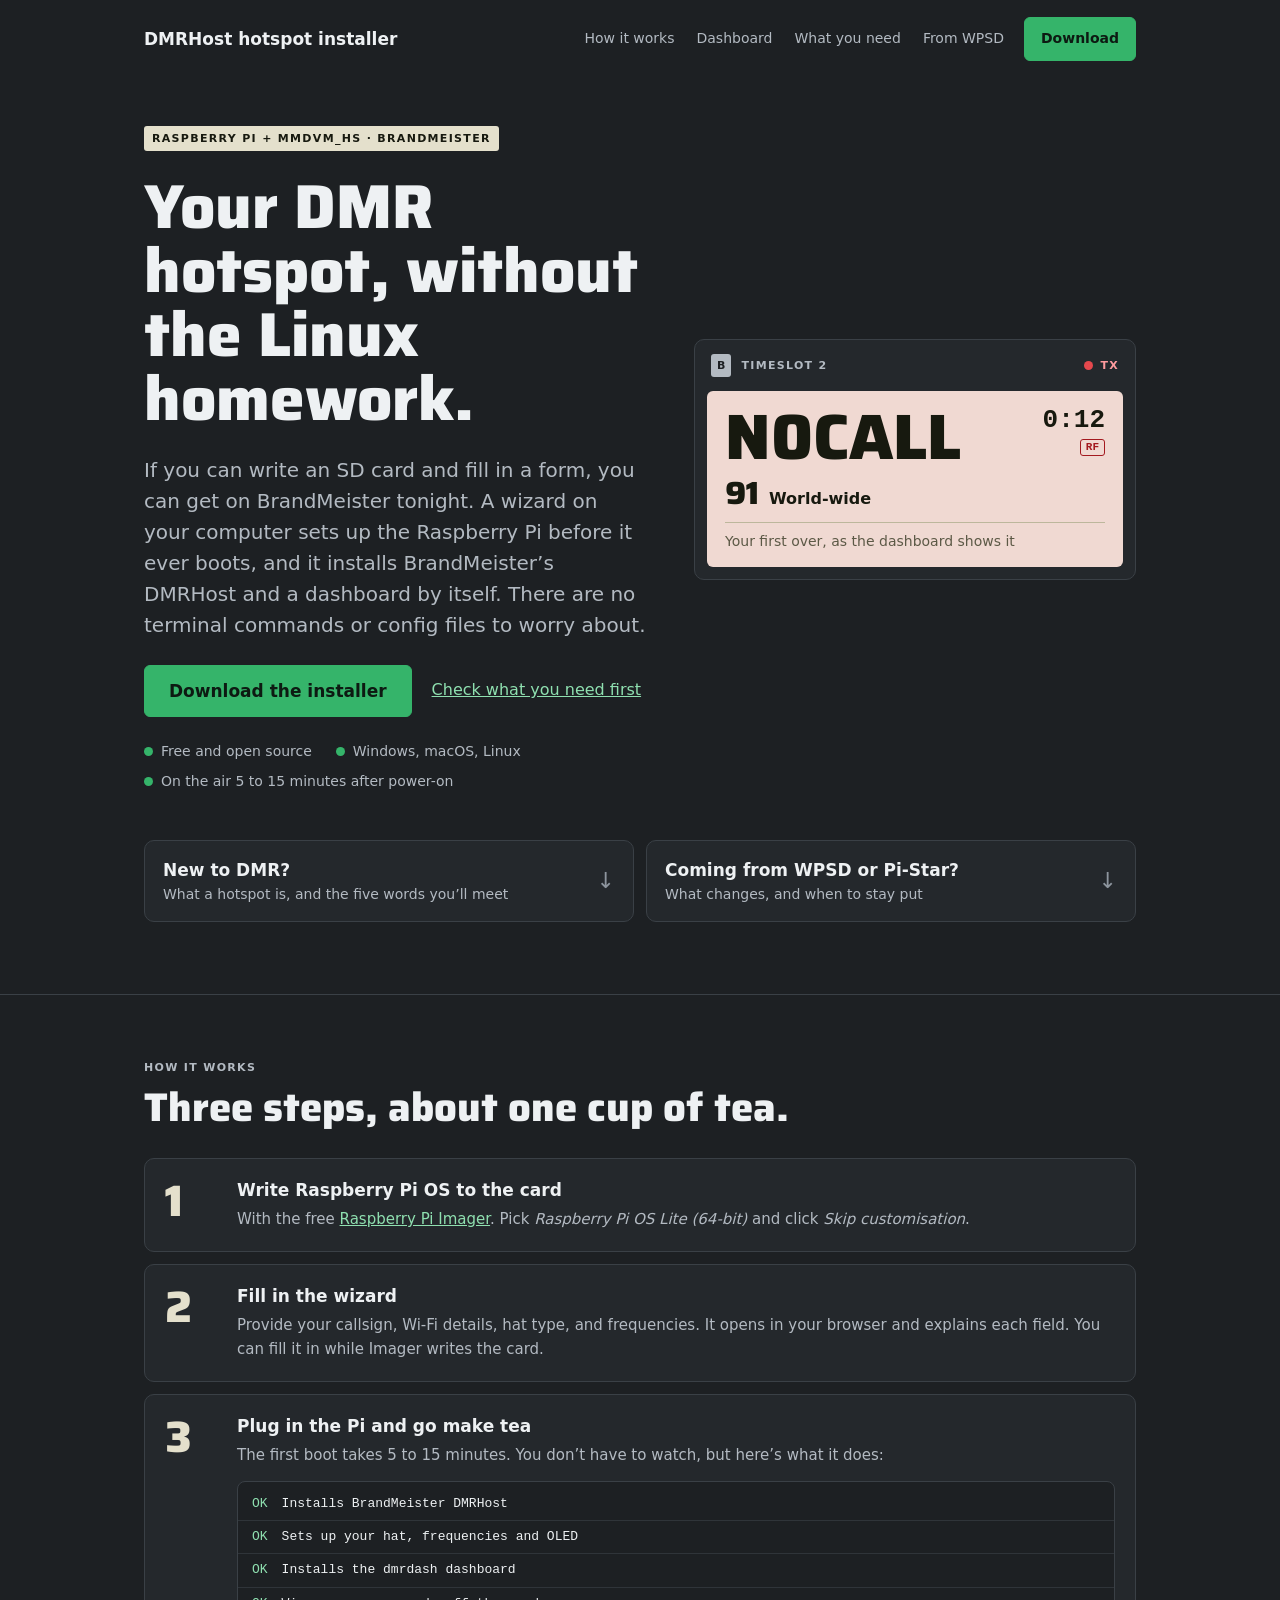
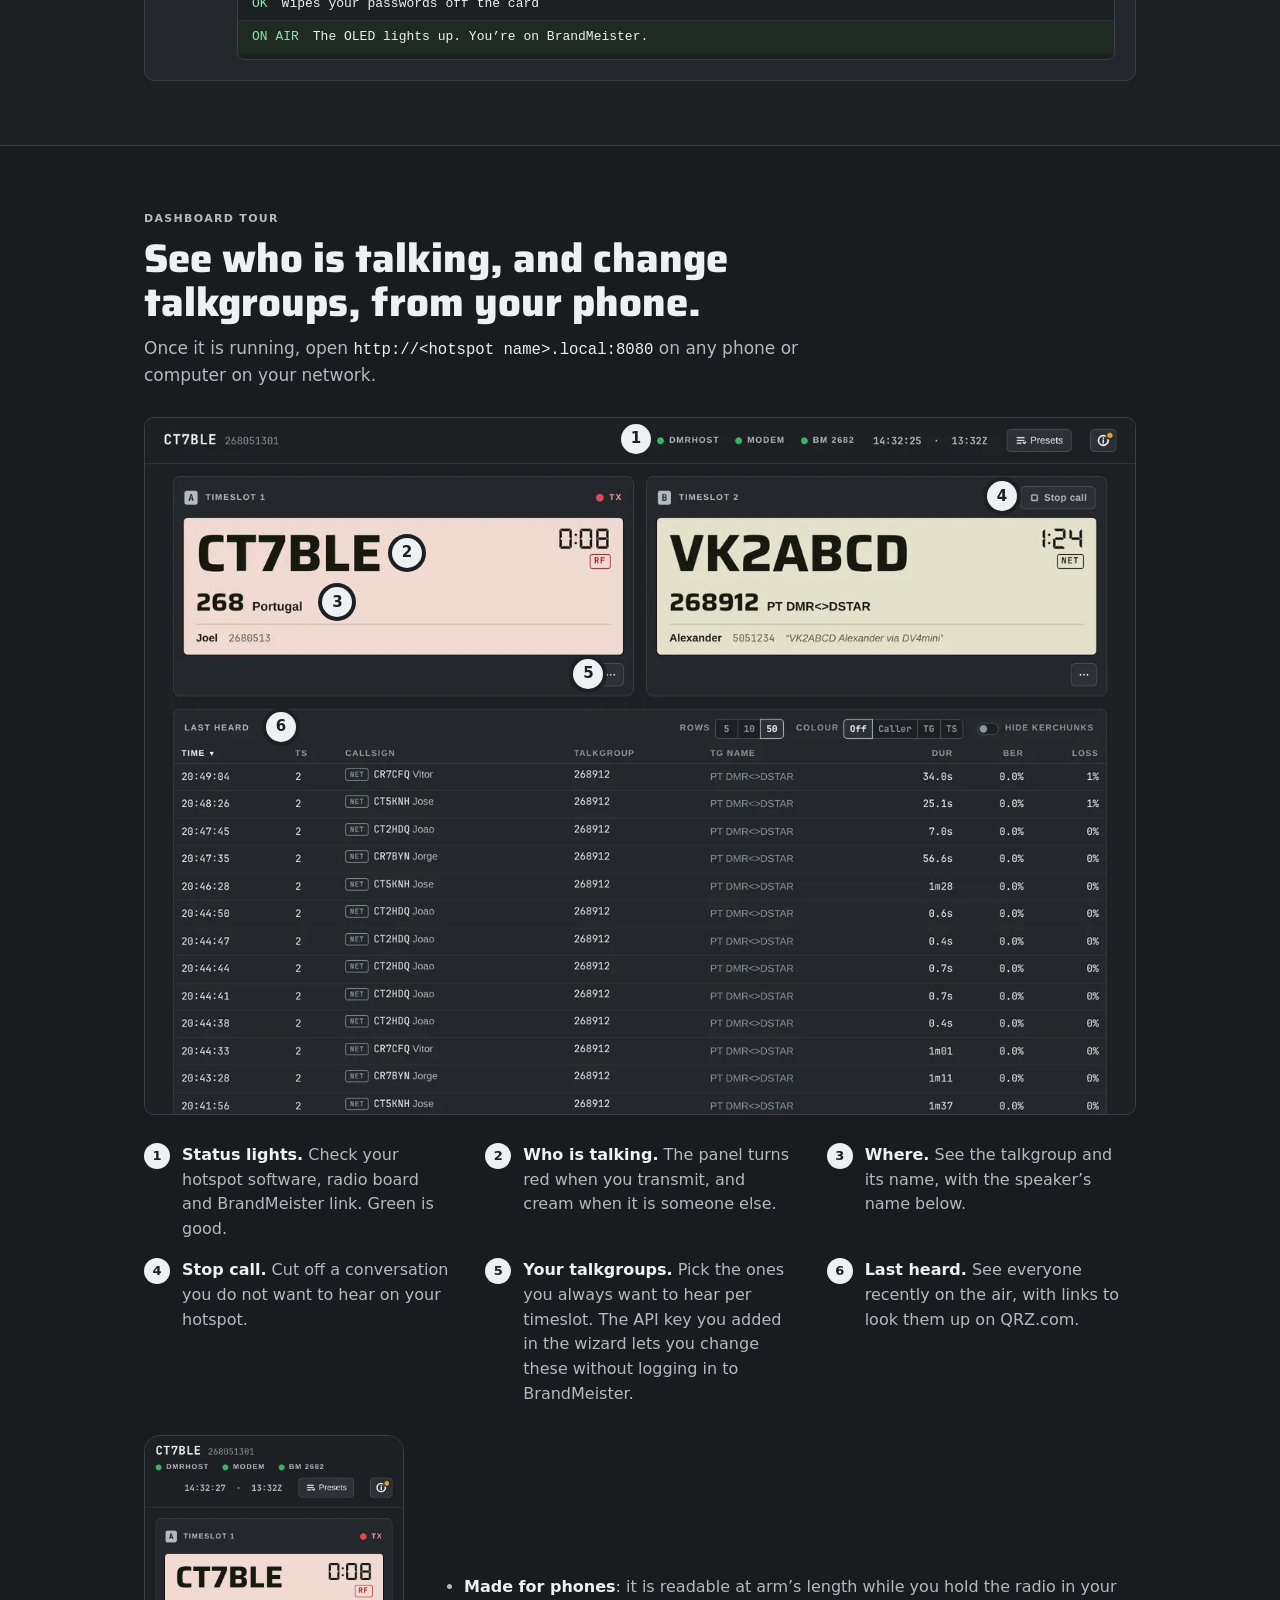
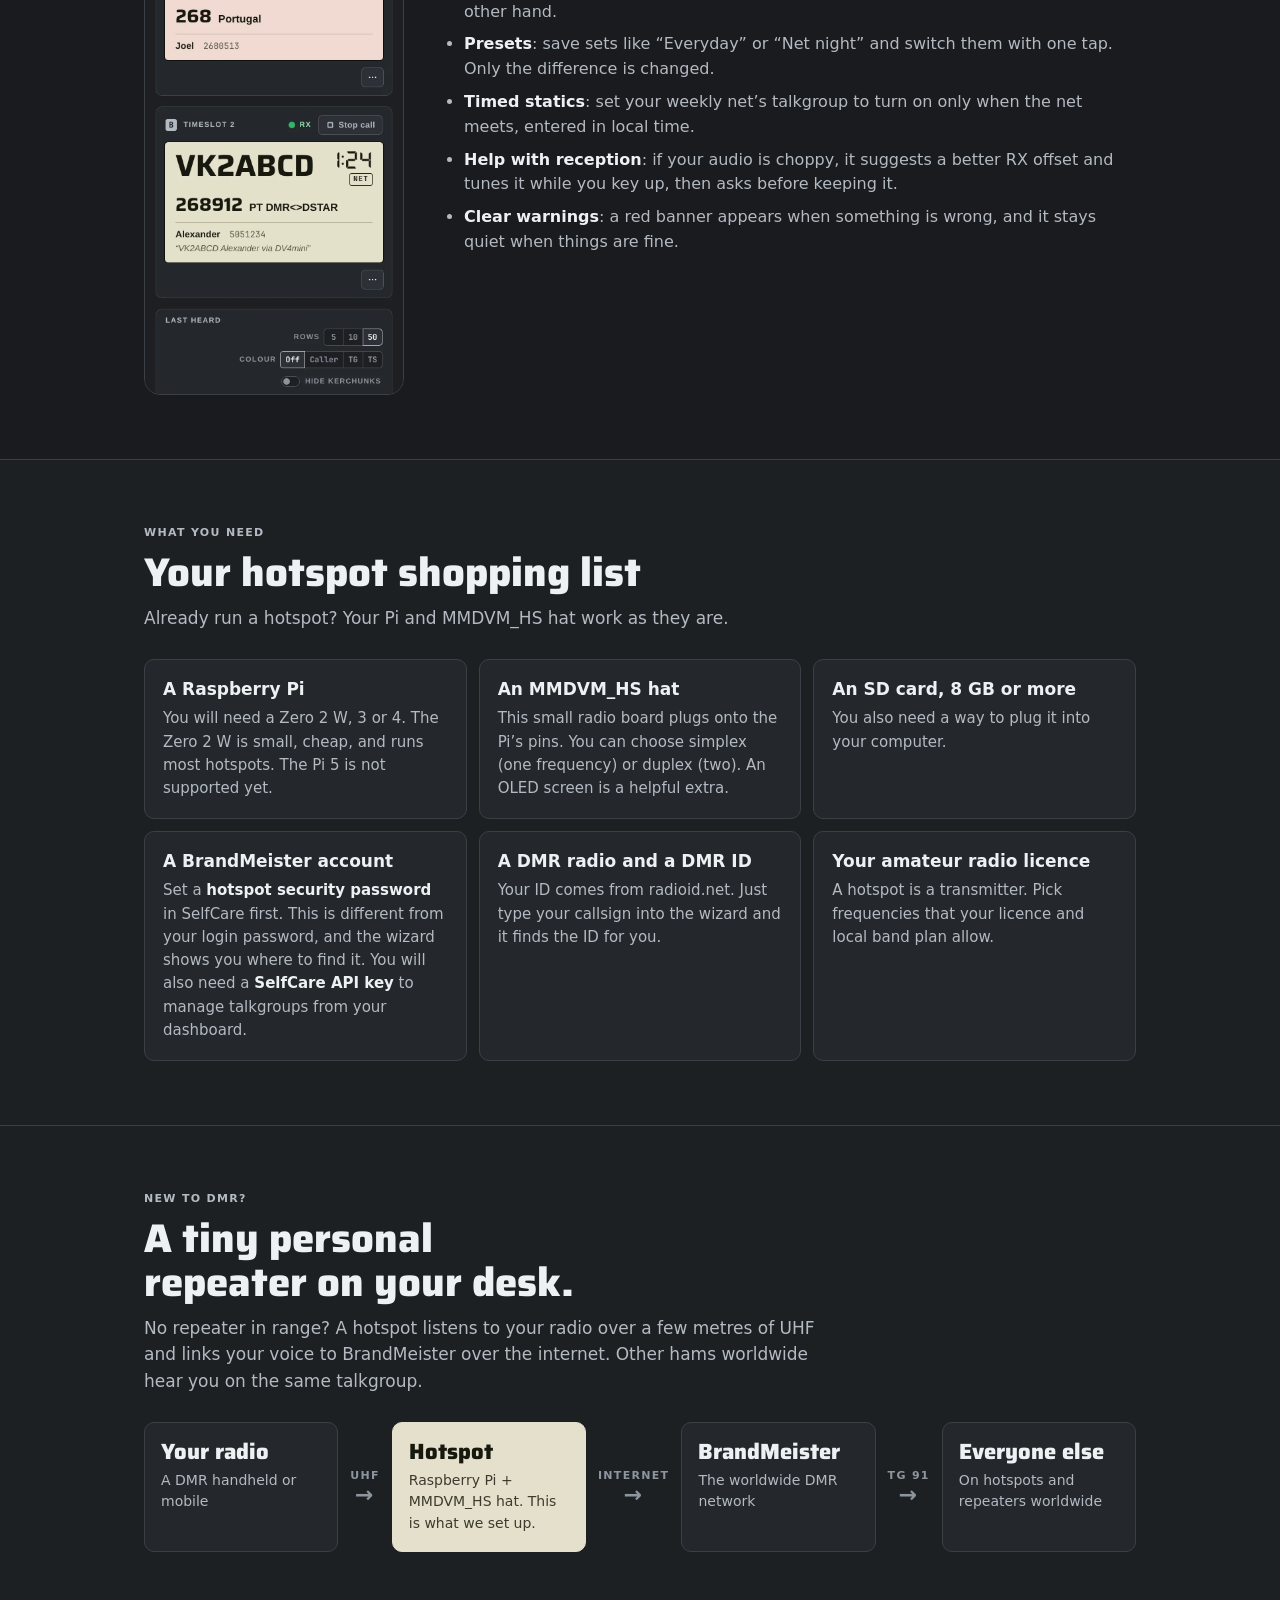
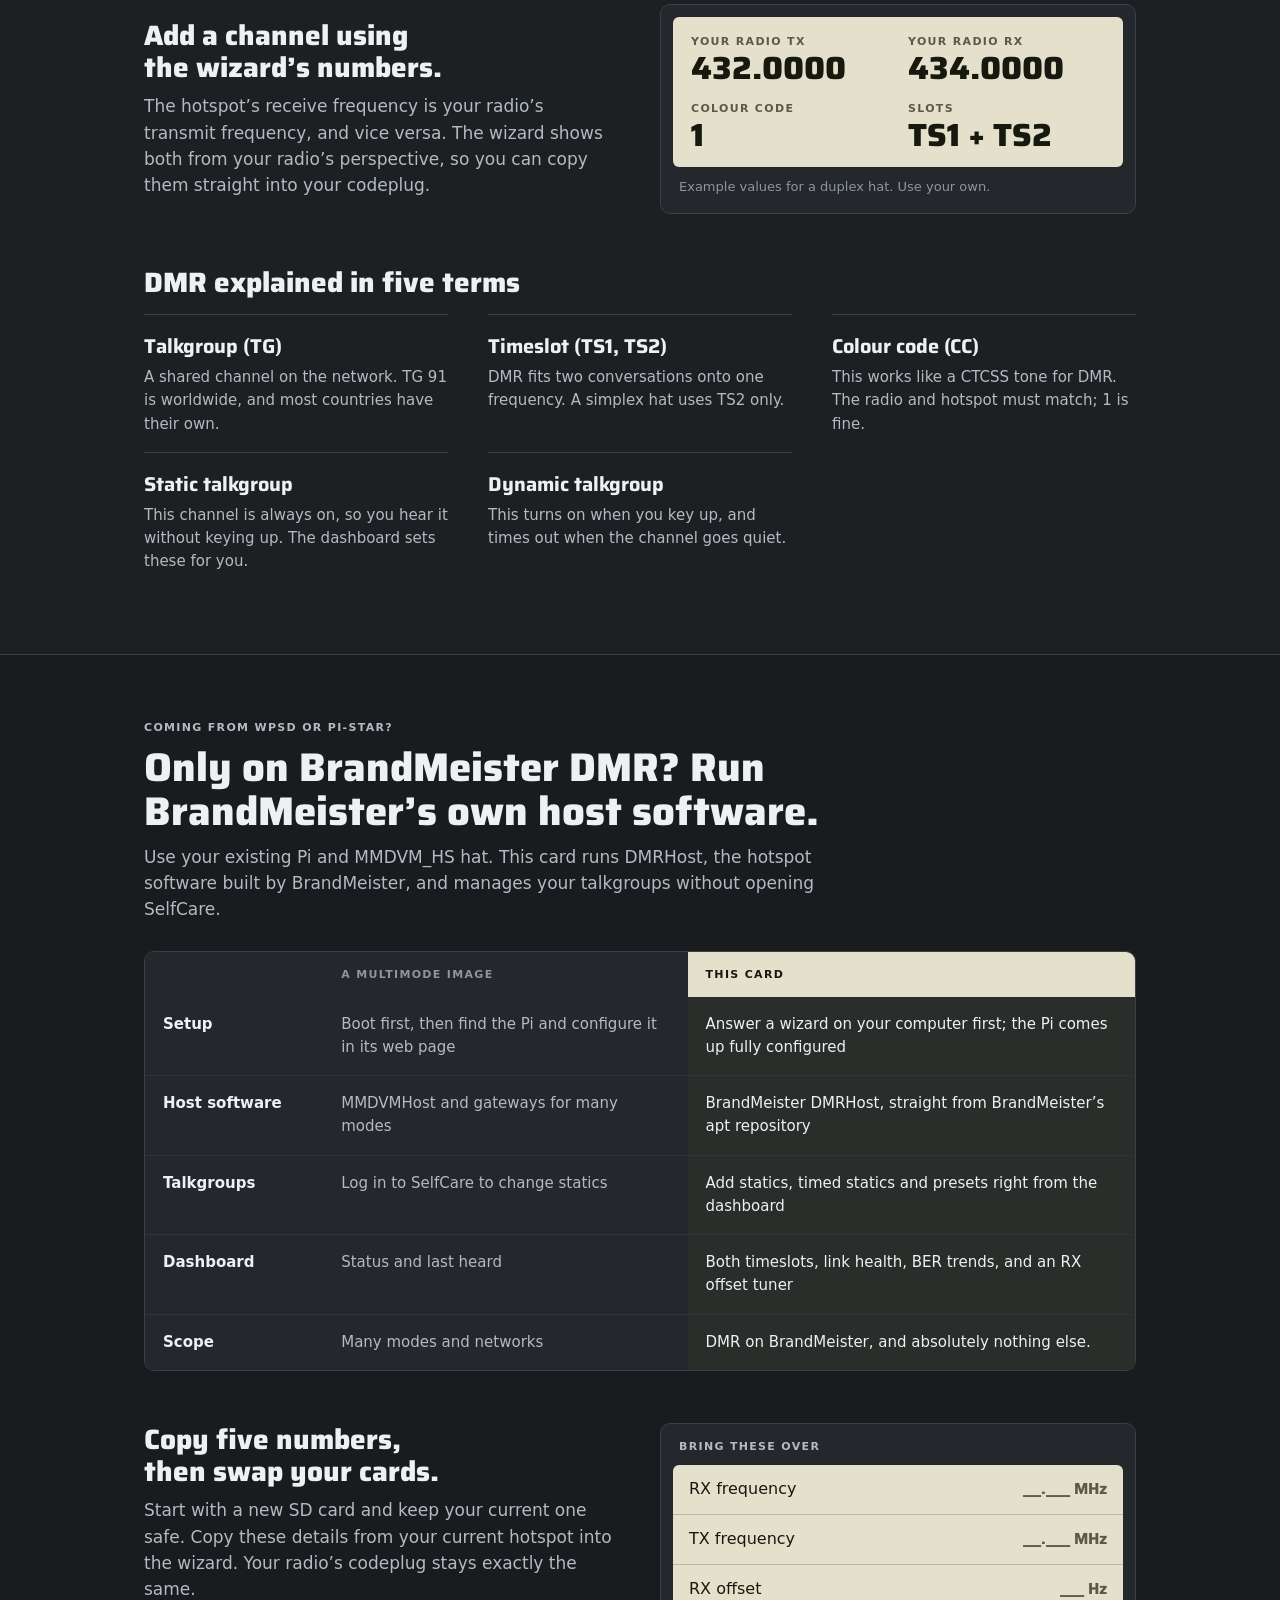
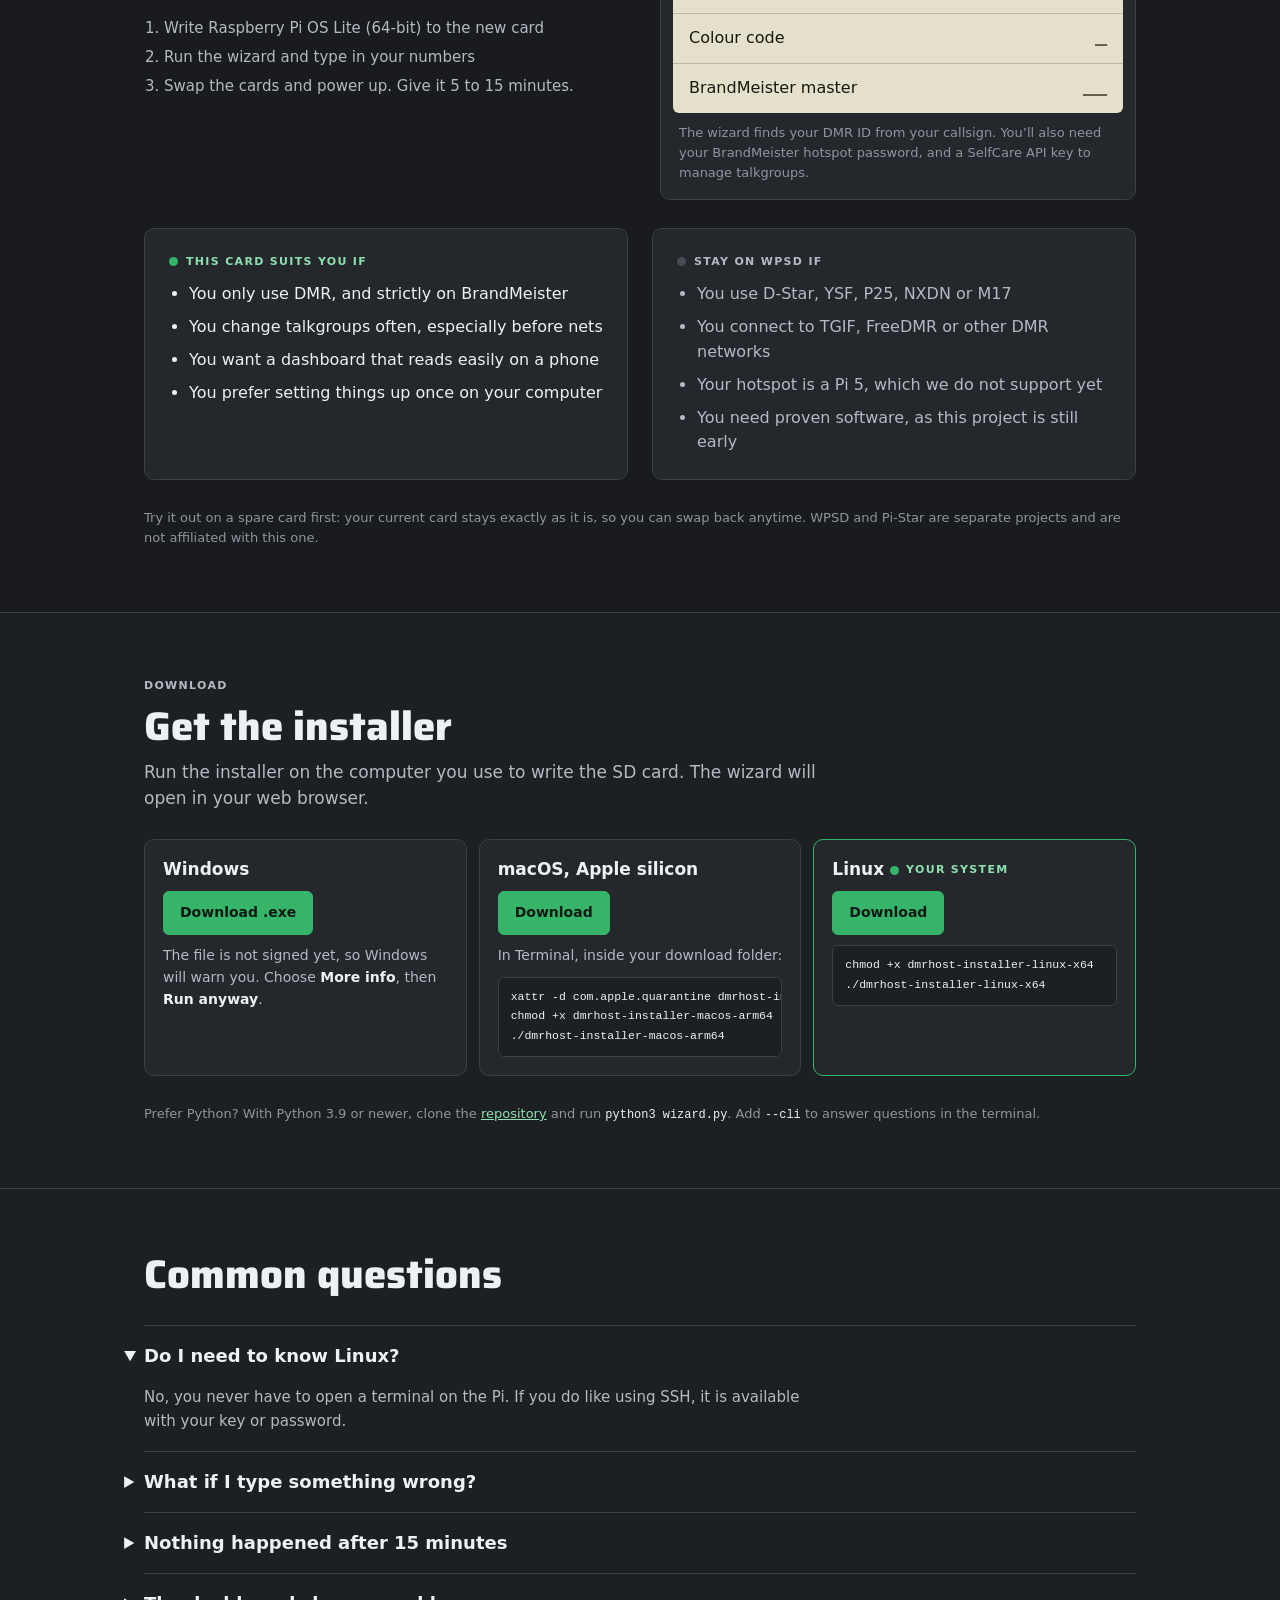
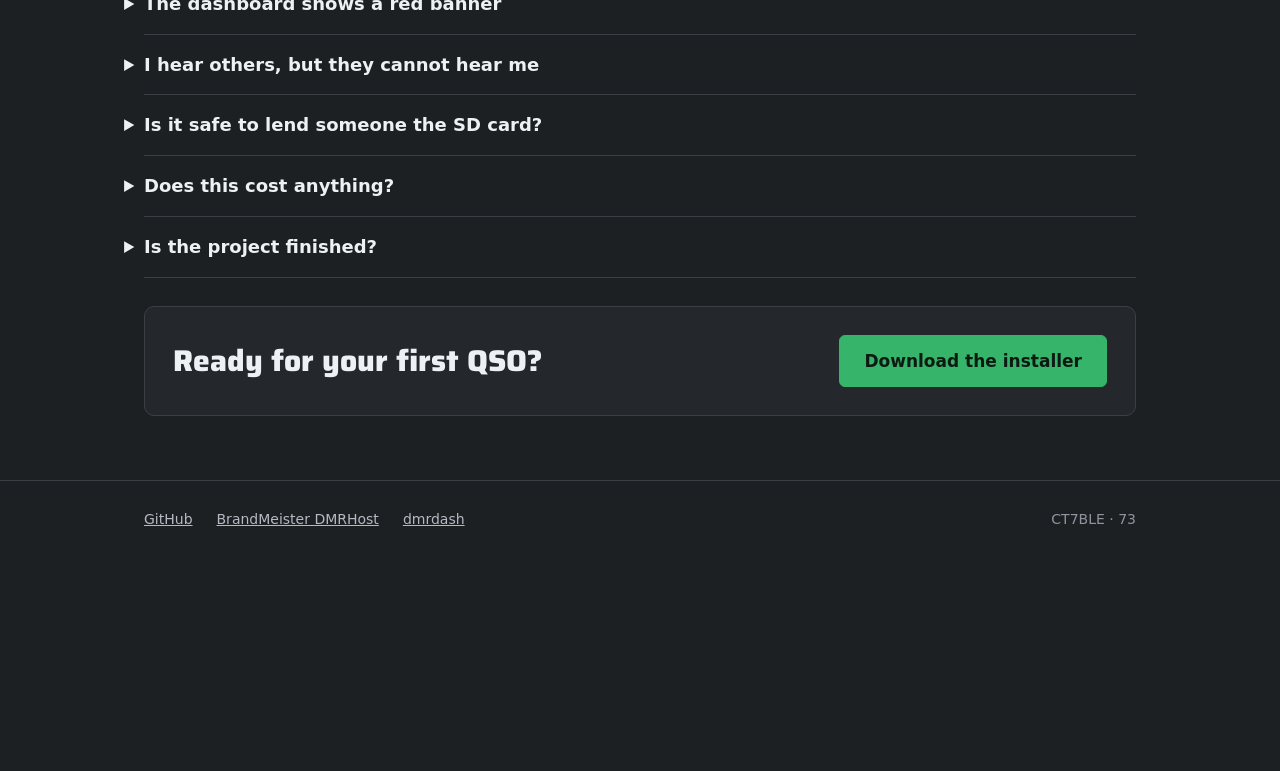
==== commit db655247: "Serve both audiences on one page Drop the New to DMR / Coming from WPSD switch. The hero speaks to b" ====
--- a/from-wpsd.html
+++ b/from-wpsd.html
@@ -2,177 +2,12 @@
 <html lang="en">
 <head>
 <meta charset="utf-8">
-<meta name="viewport" content="width=device-width, initial-scale=1">
-<title>Pi-Star alternative for BrandMeister DMR · DMRHost installer</title>
-<meta name="description" content="Only use DMR on BrandMeister? Run BrandMeister's DMRHost on your Pi with a handy dashboard for talkgroups. See when to switch from WPSD and when to stay.">
-<link rel="canonical" href="https://jcalado.com/dmrhost-installer/from-wpsd.html">
-<meta name="theme-color" content="#1d2023">
-<meta property="og:type" content="website">
-<meta property="og:site_name" content="DMRHost hotspot installer">
-<meta property="og:title" content="Pi-Star alternative for BrandMeister DMR · DMRHost installer">
-<meta property="og:description" content="Only use DMR on BrandMeister? Run BrandMeister's DMRHost on your Pi with a handy dashboard for talkgroups. See when to switch from WPSD and when to stay.">
-<meta property="og:url" content="https://jcalado.com/dmrhost-installer/from-wpsd.html">
-<meta property="og:image" content="https://jcalado.com/dmrhost-installer/og-image.png">
-<meta property="og:image:width" content="1200">
-<meta property="og:image:height" content="630">
-<meta property="og:image:alt" content="A dashboard readout showing a radio transmitting on talkgroup 91.">
-<meta property="og:locale" content="en_GB">
-<meta name="twitter:card" content="summary_large_image">
-<script type="application/ld+json">
-{
-  "@context": "https://schema.org",
-  "@type": "WebPage",
-  "name": "Coming from WPSD or Pi-Star",
-  "url": "https://jcalado.com/dmrhost-installer/from-wpsd.html",
-  "isPartOf": { "@type": "WebSite", "name": "DMRHost hotspot installer", "url": "https://jcalado.com/dmrhost-installer/" },
-  "about": { "@type": "SoftwareApplication", "name": "DMRHost hotspot installer", "url": "https://jcalado.com/dmrhost-installer/" }
-}
-</script>
-<link rel="icon" href="favicon.svg" type="image/svg+xml">
-<link rel="preconnect" href="https://fonts.googleapis.com">
-<link rel="preconnect" href="https://fonts.gstatic.com" crossorigin>
-<link rel="stylesheet" href="https://fonts.googleapis.com/css2?family=Saira:wght@700;800&display=swap">
-<link rel="stylesheet" href="styles.css">
+<title>Coming from WPSD or Pi-Star · DMRHost installer</title>
+<meta name="robots" content="noindex">
+<link rel="canonical" href="https://jcalado.com/dmrhost-installer/#from-wpsd">
+<meta http-equiv="refresh" content="0; url=./#from-wpsd">
 </head>
 <body>
-<a class="skip" href="#main">Skip to content</a>
-
-<header class="wrap nav">
-  <a class="nav-brand" href="./">DMRHost hotspot installer</a>
-  <nav class="audience" aria-label="Choose your path">
-    <a href="./"><span class="audience-led" aria-hidden="true"></span>New to DMR</a>
-    <a href="from-wpsd.html" aria-current="page"><span class="audience-led" aria-hidden="true"></span>Coming from WPSD</a>
-  </nav>
-  <nav class="nav-links" aria-label="Main">
-    <a class="hide-sm" href="#diff">What changes</a>
-    <a class="hide-sm" href="#move">Moving over</a>
-    <a class="btn btn-go" href="./#download">Download</a>
-  </nav>
-</header>
-
-<main id="main">
-
-  <section class="wrap hero">
-    <div class="hero-copy" style="flex-basis: 100%">
-      <span class="label">For WPSD and Pi-Star users</span>
-      <h1 style="max-width: 15em">BrandMeister DMR user? Run BrandMeister’s own host software.</h1>
-      <p class="lede">Use your existing Pi and MMDVM_HS hat. This card runs DMRHost, the hotspot software built by BrandMeister. It comes with a dashboard to manage your talkgroups without opening SelfCare.</p>
-      <div class="actions">
-        <a class="btn btn-go btn-lg" href="./#download">Download the installer</a>
-        <a class="text-link" href="#fit">Is it right for me?</a>
-      </div>
-    </div>
-  </section>
-
-  <section class="section" id="diff">
-    <div class="wrap">
-      <h2>What changes when you switch</h2>
-      <div class="table-box">
-        <table class="compare">
-          <thead>
-            <tr>
-              <td style="width: 18%"></td>
-              <th scope="col">A MULTIMODE IMAGE</th>
-              <th scope="col" class="ours">THIS CARD</th>
-            </tr>
-          </thead>
-          <tbody>
-            <tr><th scope="row">Setup</th><td>Boot first, then find the Pi and configure it in its web page</td><td class="ours">Answer a wizard on your computer first; the Pi comes up fully configured</td></tr>
-            <tr><th scope="row">Host software</th><td>MMDVMHost and gateways for many modes</td><td class="ours">BrandMeister DMRHost, straight from BrandMeister’s apt repository</td></tr>
-            <tr><th scope="row">Talkgroups</th><td>Log in to SelfCare to change statics</td><td class="ours">Add statics, timed statics and presets right from the dashboard</td></tr>
-            <tr><th scope="row">Dashboard</th><td>Status and last heard</td><td class="ours">Both timeslots, link health, BER trends, and an RX offset tuner</td></tr>
-            <tr><th scope="row">Scope</th><td>Many modes and networks</td><td class="ours">DMR on BrandMeister, and absolutely nothing else.</td></tr>
-          </tbody>
-        </table>
-      </div>
-    </div>
-  </section>
-
-  <section class="section deep">
-    <div class="wrap">
-      <div class="head">
-        <span class="label">The dashboard</span>
-        <h2>Change your talkgroups directly on the hotspot.</h2>
-      </div>
-      <img src="assets/dmrdash-desktop.webp" srcset="assets/dmrdash-desktop-1280.webp 1280w, assets/dmrdash-desktop.webp 2560w" sizes="(max-width: 1040px) 100vw, 992px" width="2560" height="1800" loading="lazy" style="border-radius: 10px; border: 1px solid var(--rule)" alt="The dmrdash interface showing timeslot 1 transmitting and timeslot 2 receiving.">
-      <div class="grid" style="grid-template-columns: repeat(auto-fit, minmax(min(100%, 220px), 1fr))">
-        <div class="card"><h3>Presets</h3><p>Save setups like “Everyday” and “Net night”, and switch with one tap. Only the difference is changed.</p></div>
-        <div class="card"><h3>Timed statics</h3><p>Enter your Thursday net talkgroup in local time, and it only turns on during the net.</p></div>
-        <div class="card"><h3>RX offset tuning</h3><p>Key up a few times while it steps the offset. It keeps the offset with the lowest BER after asking you.</p></div>
-        <div class="card"><h3>Stop call, drop dynamic</h3><p>Clear a stuck route straight from your phone, after a quick confirmation prompt.</p></div>
-      </div>
-    </div>
-  </section>
-
-  <section class="section" id="move">
-    <div class="wrap split" style="align-items: flex-start">
-      <div class="head">
-        <span class="label">Moving over</span>
-        <h2>Copy five numbers, then swap your cards.</h2>
-        <p>Start with a new SD card and keep your current one safe. Copy these details from your current hotspot into the wizard. Your radio’s codeplug stays exactly the same.</p>
-        <ol class="muted" style="margin: 4px 0 0; padding-left: 20px; display: flex; flex-direction: column; gap: 6px; font-size: 15px">
-          <li>Write Raspberry Pi OS Lite (64-bit) to the new card</li>
-          <li>Run the wizard and type in your numbers</li>
-          <li>Swap the cards and power up. Give it 5 to 15 minutes.</li>
-        </ol>
-      </div>
-      <figure class="module bring" style="margin:0">
-        <figcaption class="label" style="padding: 2px 6px 10px">Bring these over</figcaption>
-        <ul class="lcd">
-          <li><span>RX frequency</span><span>___.____ MHz</span></li>
-          <li><span>TX frequency</span><span>___.____ MHz</span></li>
-          <li><span>RX offset</span><span>____ Hz</span></li>
-          <li><span>Colour code</span><span>__</span></li>
-          <li><span>BrandMeister master</span><span>____</span></li>
-        </ul>
-        <p class="fine" style="margin: 10px 6px 4px">The wizard finds your DMR ID from your callsign. You’ll also need your BrandMeister hotspot password, and a SelfCare API key to manage talkgroups.</p>
-      </figure>
-    </div>
-  </section>
-
-  <section class="section" id="fit">
-    <div class="wrap">
-      <div class="fit">
-        <div class="module">
-          <span class="label" style="display: inline-flex; align-items: center; gap: 8px; color: var(--rx-text)"><span class="led" aria-hidden="true"></span>This card suits you if</span>
-          <ul>
-            <li>You only use DMR, and strictly on BrandMeister</li>
-            <li>You change talkgroups often, especially before nets</li>
-            <li>You want a dashboard that reads easily on a phone</li>
-            <li>You prefer setting things up once on your computer</li>
-          </ul>
-        </div>
-        <div class="module">
-          <span class="label" style="display: inline-flex; align-items: center; gap: 8px"><span class="led led-off" aria-hidden="true"></span>Stay on WPSD if</span>
-          <ul class="muted">
-            <li>You use D-Star, YSF, P25, NXDN or M17</li>
-            <li>You connect to TGIF, FreeDMR or other DMR networks</li>
-            <li>Your hotspot is a Pi 5, which we do not support yet</li>
-            <li>You need proven software, as this project is still early</li>
-          </ul>
-        </div>
-      </div>
-      <div class="module callout">
-        <div>
-          <p class="display">Try it out on a spare card first.</p>
-          <p class="muted">Your current card stays exactly as it is, so you can swap back anytime.</p>
-        </div>
-        <a class="btn btn-go btn-lg" href="./#download">Download the installer</a>
-      </div>
-      <p class="fine">WPSD and Pi-Star are separate projects and are not affiliated with this one.</p>
-    </div>
-  </section>
-
-</main>
-
-<footer class="footer">
-  <div class="wrap">
-    <a href="https://github.com/jcalado/dmrhost-installer">GitHub</a>
-    <a href="https://github.com/BrandMeister/DMRHost">BrandMeister DMRHost</a>
-    <a href="https://github.com/jcalado/dmrdash">dmrdash</a>
-    <a href="./">New to DMR?</a>
-    <span class="end">CT7BLE · 73</span>
-  </div>
-</footer>
+<p>This page has moved to <a href="./#from-wpsd">the main page</a>.</p>
 </body>
 </html>
